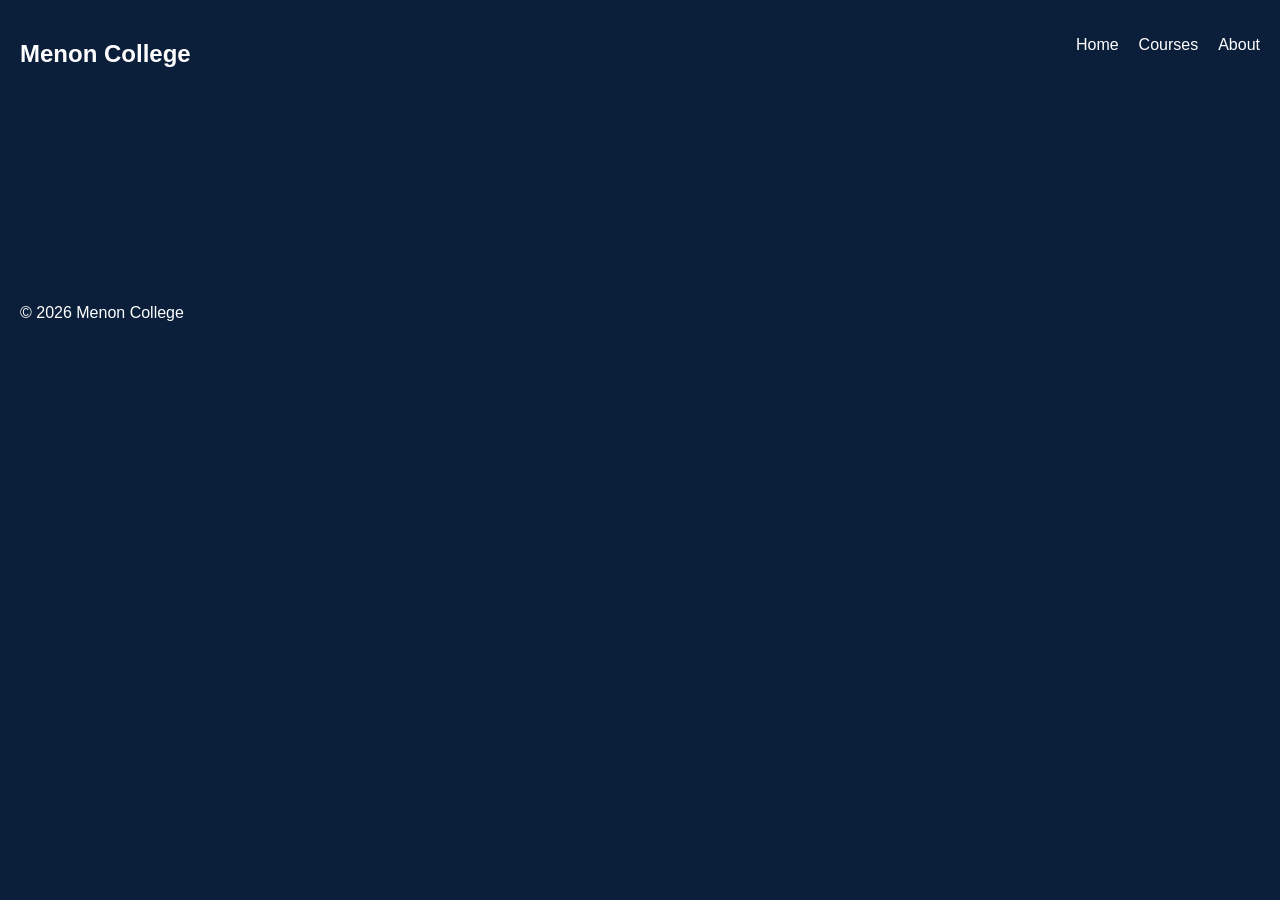
==== index.html @ b10fe627 "second commit" ====
<!DOCTYPE html>
<html lang="en">
<head>
  <meta charset="UTF-8" />
  <meta name="viewport" content="width=device-width, initial-scale=1.0"/>
  <title>Menon College</title>

  <link rel="stylesheet" href="styles/variables.css">
  <link rel="stylesheet" href="styles/global.css">
  <link rel="stylesheet" href="styles/utilities.css">
</head>
<body>

  <div id="app"></div>

  <script type="module" src="js/app.js"></script>
</body>
</html>
---- styles/variables.css ----
:root {
  --primary: #0B1F3A;
  --secondary: #1E3A8A;
  --accent: #FFD700;
  --text: #ffffff;
}
---- styles/global.css ----
body {
  margin: 0;
  font-family: 'Segoe UI', sans-serif;
  background: var(--primary);
  color: var(--text);
}

section {
  padding: 80px 20px;
  text-align: center;
}
---- styles/utilities.css ----
.container {
  max-width: 1200px;
  margin: auto;
}

.btn {
  padding: 10px 20px;
  cursor: pointer;
}
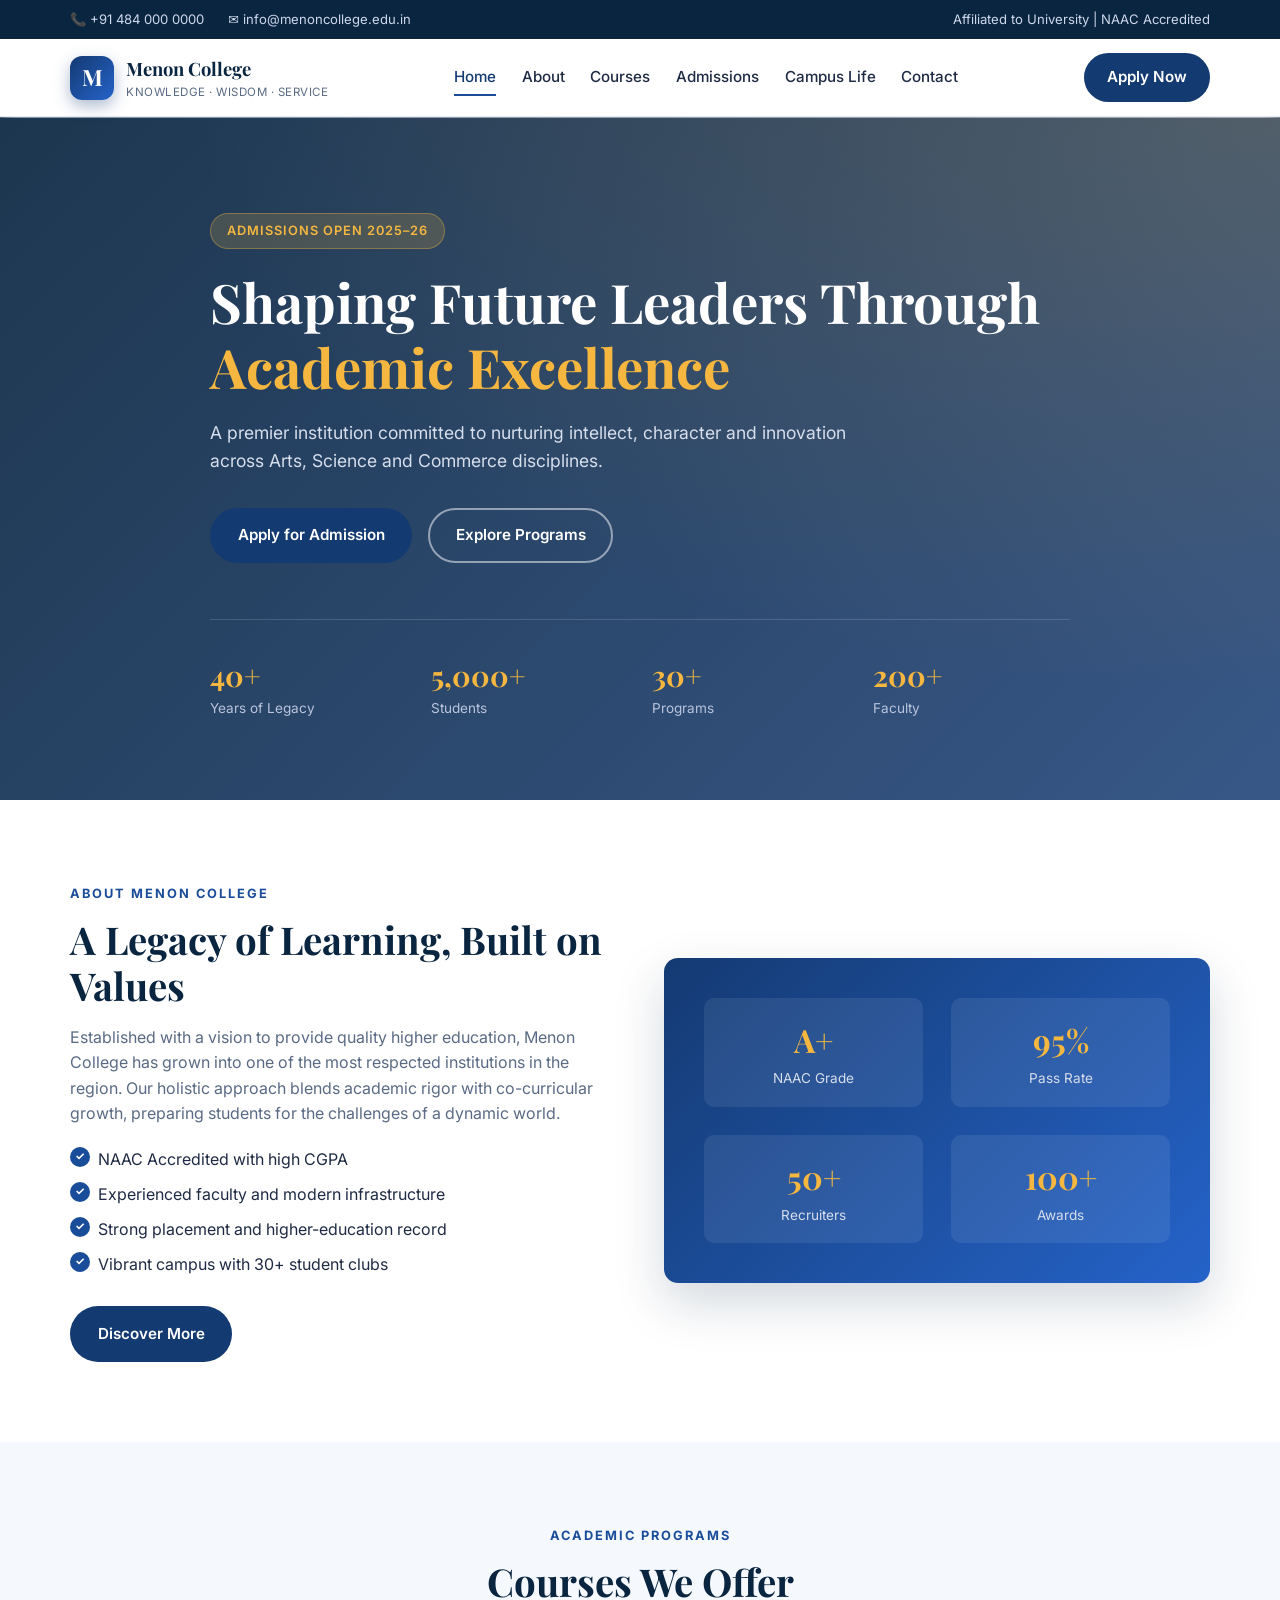
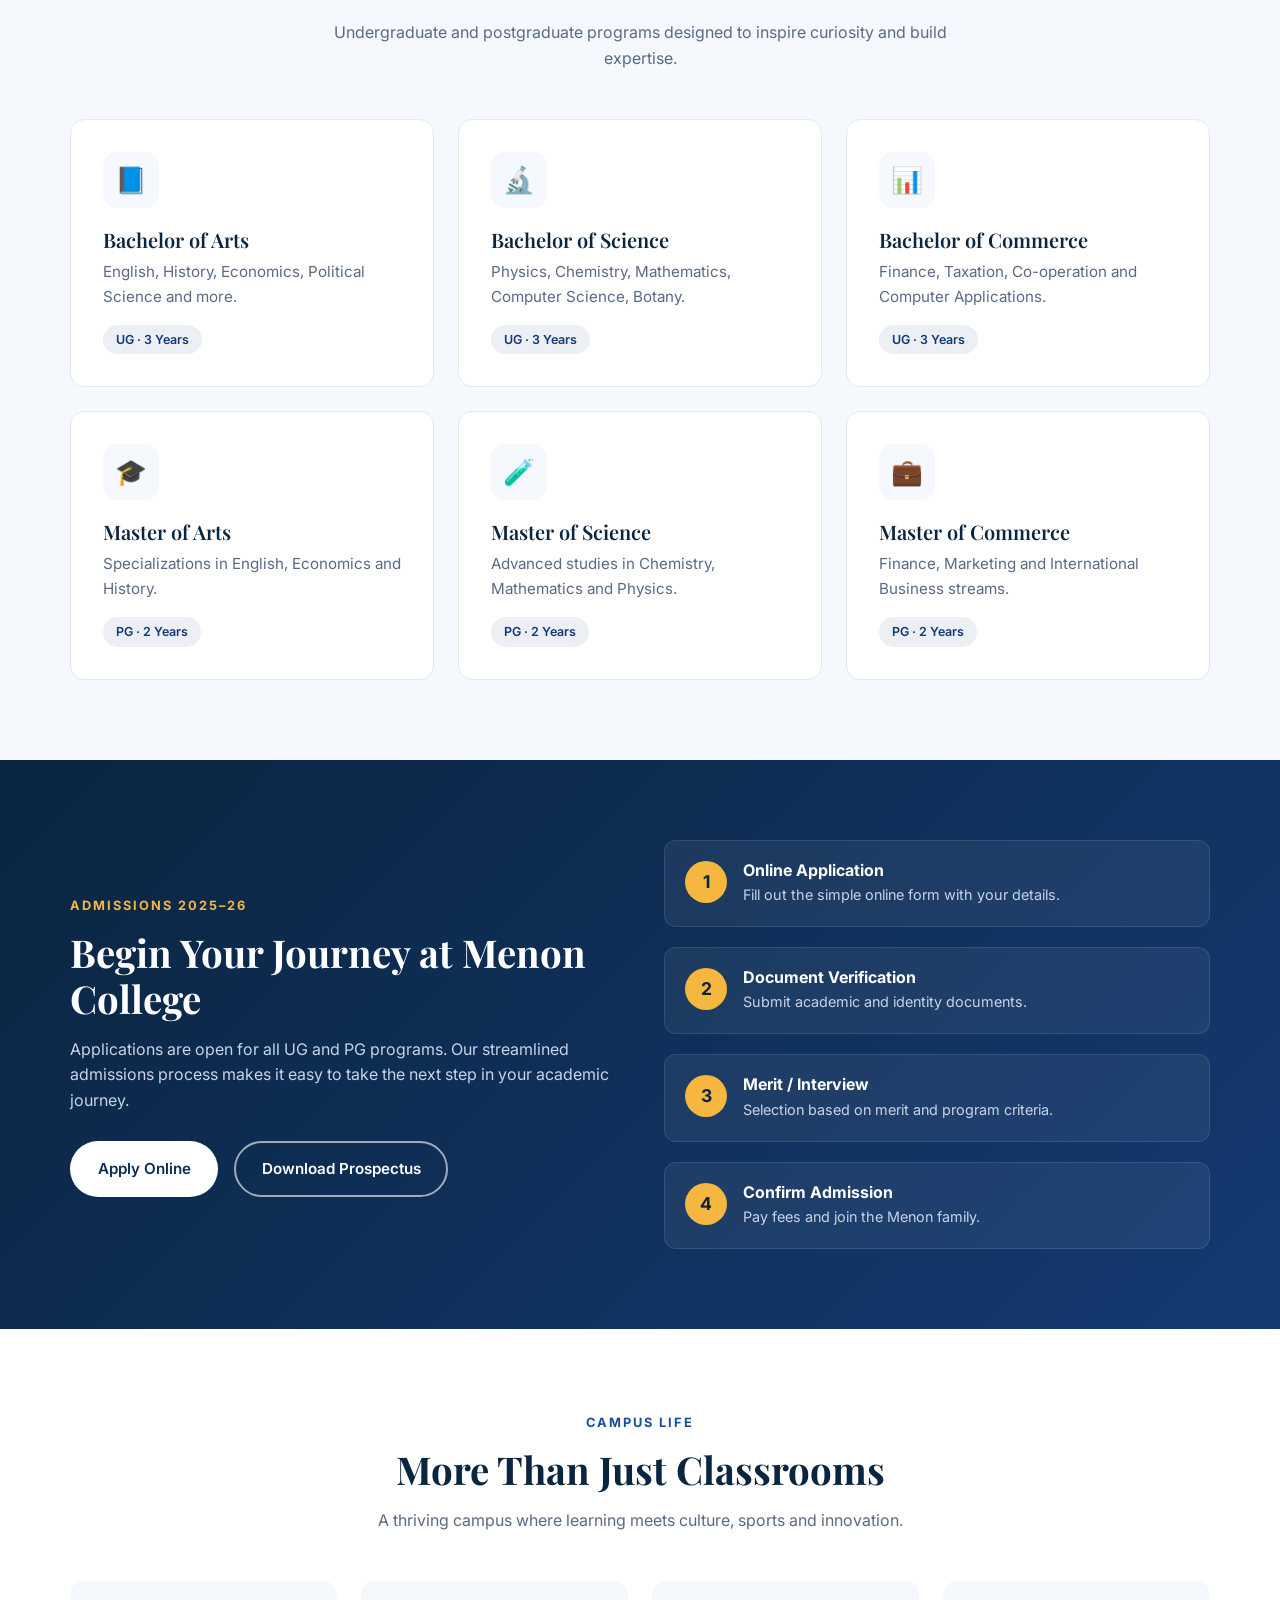
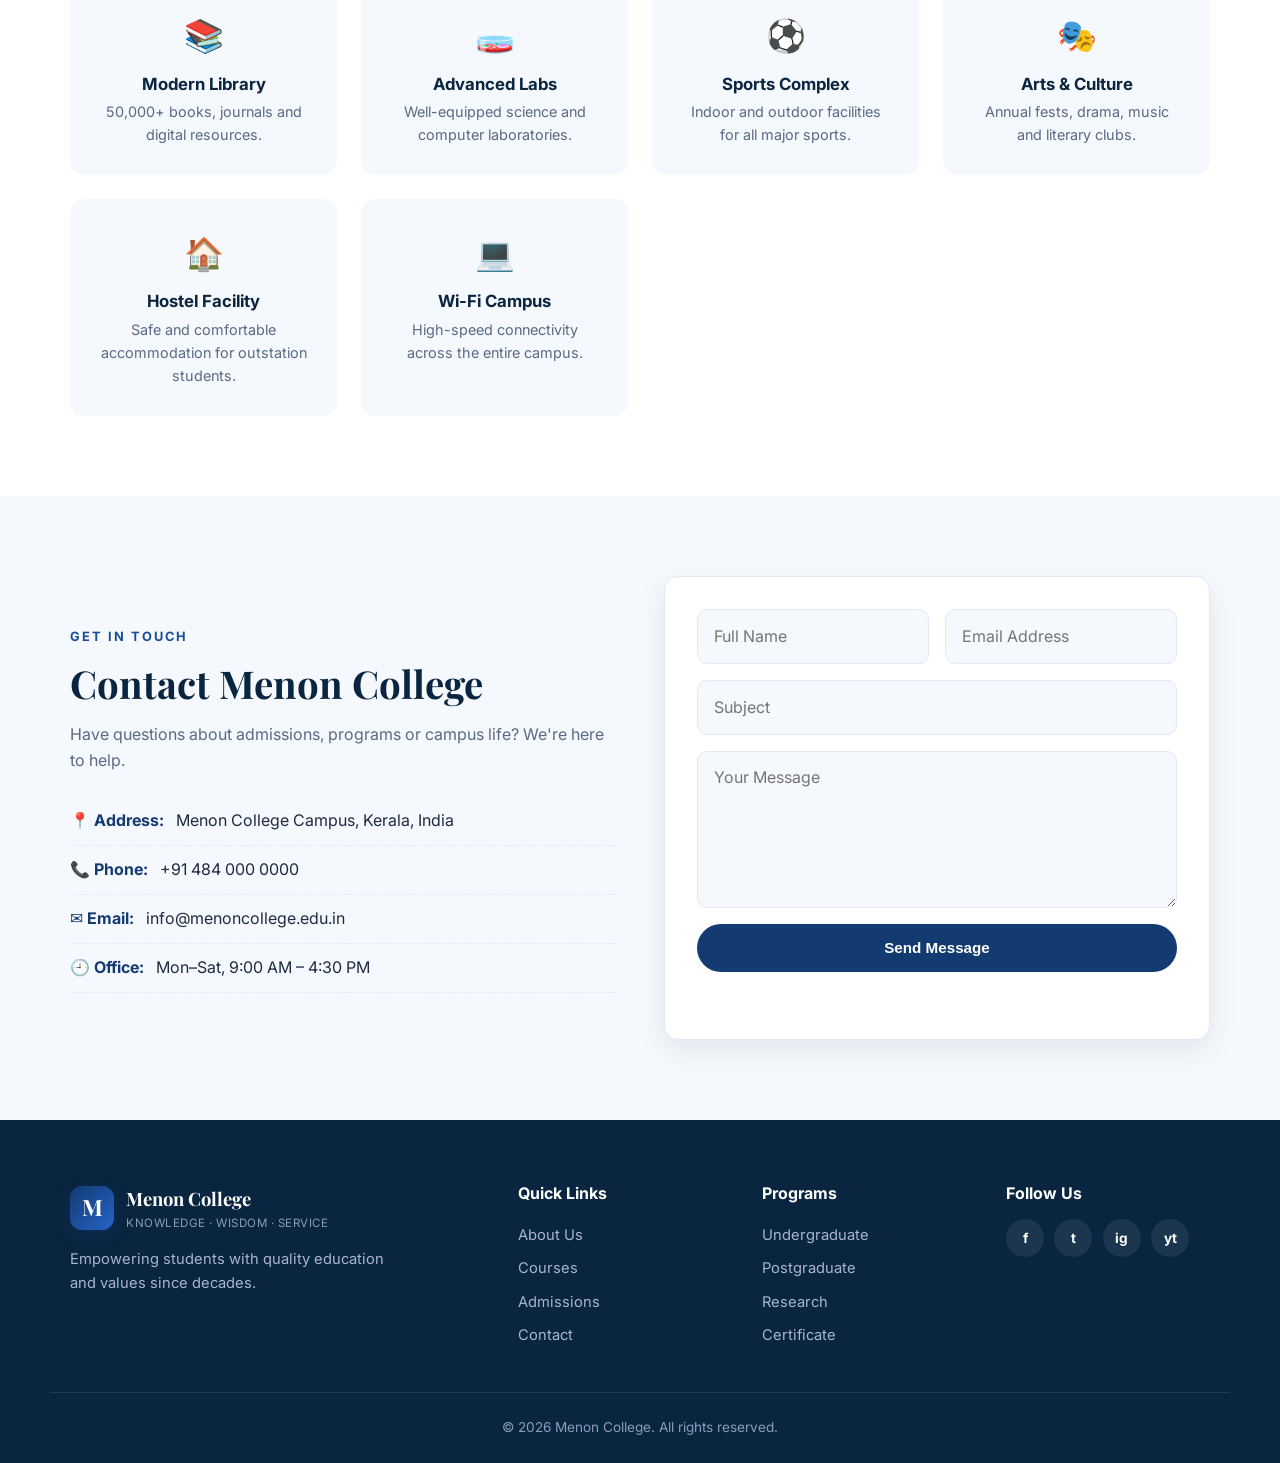
==== commit d3ce8074: "third commit" ====
--- a/index.html
+++ b/index.html
@@ -2,17 +2,254 @@
 <html lang="en">
 <head>
   <meta charset="UTF-8" />
-  <meta name="viewport" content="width=device-width, initial-scale=1.0"/>
-  <title>Menon College</title>
-
-  <link rel="stylesheet" href="styles/variables.css">
-  <link rel="stylesheet" href="styles/global.css">
-  <link rel="stylesheet" href="styles/utilities.css">
+  <meta name="viewport" content="width=device-width, initial-scale=1.0" />
+  <title>Menon College — Excellence in Higher Education</title>
+  <meta name="description" content="Menon College offers undergraduate and postgraduate programs in Arts, Science and Commerce with a legacy of academic excellence." />
+  <link rel="stylesheet" href="styles.css" />
+  <link href="https://fonts.googleapis.com/css2?family=Playfair+Display:wght@600;700&family=Inter:wght@400;500;600;700&display=swap" rel="stylesheet">
 </head>
 <body>
 
-  <div id="app"></div>
-
-  <script type="module" src="js/app.js"></script>
+  <!-- Top bar -->
+  <div class="topbar">
+    <div class="container topbar-inner">
+      <span>📞 +91 484 000 0000</span>
+      <span>✉️ info@menoncollege.edu.in</span>
+      <span class="hide-sm">Affiliated to University | NAAC Accredited</span>
+    </div>
+  </div>
+
+  <!-- Navigation -->
+  <header class="nav">
+    <div class="container nav-inner">
+      <a href="#" class="brand">
+        <div class="brand-mark">M</div>
+        <div>
+          <div class="brand-name">Menon College</div>
+          <div class="brand-tag">Knowledge · Wisdom · Service</div>
+        </div>
+      </a>
+
+      <nav class="menu" id="menu">
+        <a href="#home" class="active">Home</a>
+        <a href="#about">About</a>
+        <a href="#courses">Courses</a>
+        <a href="#admissions">Admissions</a>
+        <a href="#campus">Campus Life</a>
+        <a href="#contact">Contact</a>
+      </nav>
+
+      <a href="#admissions" class="btn btn-primary nav-cta">Apply Now</a>
+      <button class="hamburger" id="hamburger" aria-label="Menu">
+        <span></span><span></span><span></span>
+      </button>
+    </div>
+  </header>
+
+  <!-- Hero -->
+  <section class="hero" id="home">
+    <div class="hero-overlay"></div>
+    <div class="container hero-inner">
+      <span class="eyebrow">Admissions Open 2025–26</span>
+      <h1>Shaping Future Leaders Through<br/><span class="accent">Academic Excellence</span></h1>
+      <p>A premier institution committed to nurturing intellect, character and innovation across Arts, Science and Commerce disciplines.</p>
+      <div class="hero-cta">
+        <a href="#admissions" class="btn btn-primary">Apply for Admission</a>
+        <a href="#courses" class="btn btn-ghost">Explore Programs</a>
+      </div>
+
+      <div class="hero-stats">
+        <div><strong>40+</strong><span>Years of Legacy</span></div>
+        <div><strong>5,000+</strong><span>Students</span></div>
+        <div><strong>30+</strong><span>Programs</span></div>
+        <div><strong>200+</strong><span>Faculty</span></div>
+      </div>
+    </div>
+  </section>
+
+  <!-- About -->
+  <section class="section" id="about">
+    <div class="container grid-2">
+      <div>
+        <span class="kicker">About Menon College</span>
+        <h2>A Legacy of Learning, Built on Values</h2>
+        <p>Established with a vision to provide quality higher education, Menon College has grown into one of the most respected institutions in the region. Our holistic approach blends academic rigor with co-curricular growth, preparing students for the challenges of a dynamic world.</p>
+        <ul class="check">
+          <li>NAAC Accredited with high CGPA</li>
+          <li>Experienced faculty and modern infrastructure</li>
+          <li>Strong placement and higher-education record</li>
+          <li>Vibrant campus with 30+ student clubs</li>
+        </ul>
+        <a href="#courses" class="btn btn-primary">Discover More</a>
+      </div>
+      <div class="about-card">
+        <div class="about-stat"><strong>A+</strong><span>NAAC Grade</span></div>
+        <div class="about-stat"><strong>95%</strong><span>Pass Rate</span></div>
+        <div class="about-stat"><strong>50+</strong><span>Recruiters</span></div>
+        <div class="about-stat"><strong>100+</strong><span>Awards</span></div>
+      </div>
+    </div>
+  </section>
+
+  <!-- Courses -->
+  <section class="section section-alt" id="courses">
+    <div class="container">
+      <div class="section-head">
+        <span class="kicker">Academic Programs</span>
+        <h2>Courses We Offer</h2>
+        <p>Undergraduate and postgraduate programs designed to inspire curiosity and build expertise.</p>
+      </div>
+
+      <div class="course-grid">
+        <article class="course-card">
+          <div class="course-icon">📘</div>
+          <h3>Bachelor of Arts</h3>
+          <p>English, History, Economics, Political Science and more.</p>
+          <span class="course-tag">UG · 3 Years</span>
+        </article>
+        <article class="course-card">
+          <div class="course-icon">🔬</div>
+          <h3>Bachelor of Science</h3>
+          <p>Physics, Chemistry, Mathematics, Computer Science, Botany.</p>
+          <span class="course-tag">UG · 3 Years</span>
+        </article>
+        <article class="course-card">
+          <div class="course-icon">📊</div>
+          <h3>Bachelor of Commerce</h3>
+          <p>Finance, Taxation, Co-operation and Computer Applications.</p>
+          <span class="course-tag">UG · 3 Years</span>
+        </article>
+        <article class="course-card">
+          <div class="course-icon">🎓</div>
+          <h3>Master of Arts</h3>
+          <p>Specializations in English, Economics and History.</p>
+          <span class="course-tag">PG · 2 Years</span>
+        </article>
+        <article class="course-card">
+          <div class="course-icon">🧪</div>
+          <h3>Master of Science</h3>
+          <p>Advanced studies in Chemistry, Mathematics and Physics.</p>
+          <span class="course-tag">PG · 2 Years</span>
+        </article>
+        <article class="course-card">
+          <div class="course-icon">💼</div>
+          <h3>Master of Commerce</h3>
+          <p>Finance, Marketing and International Business streams.</p>
+          <span class="course-tag">PG · 2 Years</span>
+        </article>
+      </div>
+    </div>
+  </section>
+
+  <!-- Admissions -->
+  <section class="section admissions" id="admissions">
+    <div class="container grid-2">
+      <div>
+        <span class="kicker light">Admissions 2025–26</span>
+        <h2 class="white">Begin Your Journey at Menon College</h2>
+        <p class="white-soft">Applications are open for all UG and PG programs. Our streamlined admissions process makes it easy to take the next step in your academic journey.</p>
+        <div class="hero-cta">
+          <a href="#contact" class="btn btn-light">Apply Online</a>
+          <a href="#contact" class="btn btn-outline-light">Download Prospectus</a>
+        </div>
+      </div>
+      <div class="steps">
+        <div class="step"><span>1</span><div><h4>Online Application</h4><p>Fill out the simple online form with your details.</p></div></div>
+        <div class="step"><span>2</span><div><h4>Document Verification</h4><p>Submit academic and identity documents.</p></div></div>
+        <div class="step"><span>3</span><div><h4>Merit / Interview</h4><p>Selection based on merit and program criteria.</p></div></div>
+        <div class="step"><span>4</span><div><h4>Confirm Admission</h4><p>Pay fees and join the Menon family.</p></div></div>
+      </div>
+    </div>
+  </section>
+
+  <!-- Campus -->
+  <section class="section" id="campus">
+    <div class="container">
+      <div class="section-head">
+        <span class="kicker">Campus Life</span>
+        <h2>More Than Just Classrooms</h2>
+        <p>A thriving campus where learning meets culture, sports and innovation.</p>
+      </div>
+      <div class="features">
+        <div class="feature"><div class="f-icon">📚</div><h4>Modern Library</h4><p>50,000+ books, journals and digital resources.</p></div>
+        <div class="feature"><div class="f-icon">🧫</div><h4>Advanced Labs</h4><p>Well-equipped science and computer laboratories.</p></div>
+        <div class="feature"><div class="f-icon">⚽</div><h4>Sports Complex</h4><p>Indoor and outdoor facilities for all major sports.</p></div>
+        <div class="feature"><div class="f-icon">🎭</div><h4>Arts & Culture</h4><p>Annual fests, drama, music and literary clubs.</p></div>
+        <div class="feature"><div class="f-icon">🏠</div><h4>Hostel Facility</h4><p>Safe and comfortable accommodation for outstation students.</p></div>
+        <div class="feature"><div class="f-icon">💻</div><h4>Wi-Fi Campus</h4><p>High-speed connectivity across the entire campus.</p></div>
+      </div>
+    </div>
+  </section>
+
+  <!-- Contact -->
+  <section class="section section-alt" id="contact">
+    <div class="container grid-2">
+      <div>
+        <span class="kicker">Get in Touch</span>
+        <h2>Contact Menon College</h2>
+        <p>Have questions about admissions, programs or campus life? We're here to help.</p>
+        <ul class="contact-list">
+          <li><strong>📍 Address:</strong> Menon College Campus, Kerala, India</li>
+          <li><strong>📞 Phone:</strong> +91 484 000 0000</li>
+          <li><strong>✉️ Email:</strong> info@menoncollege.edu.in</li>
+          <li><strong>🕘 Office:</strong> Mon–Sat, 9:00 AM – 4:30 PM</li>
+        </ul>
+      </div>
+      <form class="contact-form" id="contactForm">
+        <div class="row">
+          <input type="text" placeholder="Full Name" required />
+          <input type="email" placeholder="Email Address" required />
+        </div>
+        <input type="text" placeholder="Subject" required />
+        <textarea rows="5" placeholder="Your Message" required></textarea>
+        <button type="submit" class="btn btn-primary">Send Message</button>
+        <p class="form-msg" id="formMsg"></p>
+      </form>
+    </div>
+  </section>
+
+  <!-- Footer -->
+  <footer class="footer">
+    <div class="container footer-grid">
+      <div>
+        <div class="brand footer-brand">
+          <div class="brand-mark">M</div>
+          <div>
+            <div class="brand-name">Menon College</div>
+            <div class="brand-tag">Knowledge · Wisdom · Service</div>
+          </div>
+        </div>
+        <p class="footer-about">Empowering students with quality education and values since decades.</p>
+      </div>
+      <div>
+        <h5>Quick Links</h5>
+        <a href="#about">About Us</a>
+        <a href="#courses">Courses</a>
+        <a href="#admissions">Admissions</a>
+        <a href="#contact">Contact</a>
+      </div>
+      <div>
+        <h5>Programs</h5>
+        <a href="#courses">Undergraduate</a>
+        <a href="#courses">Postgraduate</a>
+        <a href="#courses">Research</a>
+        <a href="#courses">Certificate</a>
+      </div>
+      <div>
+        <h5>Follow Us</h5>
+        <div class="socials">
+          <a href="#" aria-label="Facebook">f</a>
+          <a href="#" aria-label="Twitter">t</a>
+          <a href="#" aria-label="Instagram">ig</a>
+          <a href="#" aria-label="YouTube">yt</a>
+        </div>
+      </div>
+    </div>
+    <div class="footer-bottom container">
+      © <span id="year"></span> Menon College. All rights reserved.
+    </div>
+  </footer>
+
+  <script src="script.js"></script>
 </body>
-</html>+</html>
--- a/styles.css
+++ b/styles.css
@@ -0,0 +1,312 @@
+/* ---------- Design tokens ---------- */
+:root {
+  --blue-900: #0a2540;
+  --blue-800: #0d2e57;
+  --blue-700: #143a72;
+  --blue-600: #1a4d99;
+  --blue-500: #2563c9;
+  --blue-400: #3b82f6;
+  --gold:     #f5b740;
+  --gold-soft:#fde9b9;
+  --bg:       #ffffff;
+  --bg-alt:   #f5f8fc;
+  --text:     #1f2a44;
+  --muted:    #5a6a85;
+  --border:   #e3e9f2;
+  --shadow:   0 10px 30px rgba(10,37,64,0.08);
+  --shadow-lg:0 20px 50px rgba(10,37,64,0.18);
+  --radius:   14px;
+  --max:      1180px;
+}
+
+* { box-sizing: border-box; margin: 0; padding: 0; }
+html { scroll-behavior: smooth; }
+body {
+  font-family: 'Inter', system-ui, -apple-system, sans-serif;
+  color: var(--text);
+  background: var(--bg);
+  line-height: 1.6;
+  -webkit-font-smoothing: antialiased;
+}
+
+h1, h2, h3, h4, h5 { font-family: 'Playfair Display', Georgia, serif; line-height: 1.2; color: var(--blue-900); }
+h1 { font-size: clamp(2rem, 4.5vw, 3.4rem); font-weight: 700; }
+h2 { font-size: clamp(1.6rem, 3vw, 2.4rem); font-weight: 700; margin-bottom: 1rem; }
+h3 { font-size: 1.25rem; font-weight: 600; }
+p  { color: var(--muted); }
+
+a { color: inherit; text-decoration: none; }
+img { max-width: 100%; display: block; }
+
+.container { max-width: var(--max); margin: 0 auto; padding: 0 1.25rem; }
+
+/* ---------- Buttons ---------- */
+.btn {
+  display: inline-flex; align-items: center; justify-content: center;
+  padding: 0.85rem 1.6rem; border-radius: 999px;
+  font-weight: 600; font-size: 0.95rem; cursor: pointer;
+  border: 2px solid transparent; transition: all .25s ease;
+  white-space: nowrap;
+}
+.btn-primary { background: var(--blue-700); color: #fff; }
+.btn-primary:hover { background: var(--blue-900); transform: translateY(-2px); box-shadow: var(--shadow); }
+.btn-ghost { background: transparent; color: #fff; border-color: rgba(255,255,255,0.5); }
+.btn-ghost:hover { background: rgba(255,255,255,0.12); border-color: #fff; }
+.btn-light { background: #fff; color: var(--blue-800); }
+.btn-light:hover { background: var(--gold); color: var(--blue-900); }
+.btn-outline-light { background: transparent; color: #fff; border-color: rgba(255,255,255,0.6); }
+.btn-outline-light:hover { background: rgba(255,255,255,0.12); }
+
+/* ---------- Topbar ---------- */
+.topbar { background: var(--blue-900); color: #cfd9ec; font-size: 0.82rem; }
+.topbar-inner { display: flex; gap: 1.5rem; padding: 0.55rem 1.25rem; flex-wrap: wrap; }
+.topbar-inner span:last-child { margin-left: auto; }
+.hide-sm { display: inline; }
+
+/* ---------- Navigation ---------- */
+.nav {
+  position: sticky; top: 0; z-index: 50;
+  background: rgba(255,255,255,0.96);
+  backdrop-filter: blur(10px);
+  border-bottom: 1px solid var(--border);
+}
+.nav-inner { display: flex; align-items: center; justify-content: space-between; padding: 0.9rem 1.25rem; gap: 1rem; }
+.brand { display: flex; align-items: center; gap: 0.75rem; }
+.brand-mark {
+  width: 44px; height: 44px; border-radius: 12px;
+  background: linear-gradient(135deg, var(--blue-700), var(--blue-500));
+  color: #fff; font-family: 'Playfair Display', serif; font-size: 1.4rem; font-weight: 700;
+  display: grid; place-items: center;
+  box-shadow: 0 6px 16px rgba(20,58,114,0.35);
+}
+.brand-name { font-family: 'Playfair Display', serif; font-weight: 700; color: var(--blue-900); font-size: 1.15rem; }
+.brand-tag { font-size: 0.72rem; color: var(--muted); letter-spacing: 0.5px; text-transform: uppercase; }
+
+.menu { display: flex; gap: 1.6rem; }
+.menu a { color: var(--text); font-weight: 500; font-size: 0.95rem; position: relative; padding: 0.4rem 0; }
+.menu a::after {
+  content: ''; position: absolute; left: 0; bottom: 0;
+  width: 0; height: 2px; background: var(--blue-600); transition: width .25s ease;
+}
+.menu a:hover::after, .menu a.active::after { width: 100%; }
+.menu a.active { color: var(--blue-700); }
+
+.nav-cta { padding: 0.65rem 1.3rem; }
+
+.hamburger { display: none; flex-direction: column; gap: 5px; background: none; border: none; cursor: pointer; padding: 8px; }
+.hamburger span { width: 24px; height: 2px; background: var(--blue-900); border-radius: 2px; transition: .3s; }
+.hamburger.open span:nth-child(1) { transform: translateY(7px) rotate(45deg); }
+.hamburger.open span:nth-child(2) { opacity: 0; }
+.hamburger.open span:nth-child(3) { transform: translateY(-7px) rotate(-45deg); }
+
+/* ---------- Hero ---------- */
+.hero {
+  position: relative; color: #fff;
+  background:
+    linear-gradient(135deg, rgba(10,37,64,0.92), rgba(20,58,114,0.85)),
+    url('https://images.unsplash.com/photo-1562774053-701939374585?auto=format&fit=crop&w=1600&q=80') center/cover no-repeat;
+  padding: 6rem 0 5rem;
+  overflow: hidden;
+}
+.hero-overlay {
+  position: absolute; inset: 0;
+  background: radial-gradient(ellipse at top right, rgba(245,183,64,0.18), transparent 60%);
+  pointer-events: none;
+}
+.hero-inner { position: relative; max-width: 900px; }
+.eyebrow {
+  display: inline-block;
+  background: rgba(245,183,64,0.18); color: var(--gold);
+  padding: 0.4rem 1rem; border-radius: 999px;
+  font-size: 0.8rem; font-weight: 600; letter-spacing: 1px; text-transform: uppercase;
+  margin-bottom: 1.25rem; border: 1px solid rgba(245,183,64,0.35);
+}
+.hero h1 { color: #fff; margin-bottom: 1.25rem; }
+.hero h1 .accent { color: var(--gold); }
+.hero p { color: #d6deec; font-size: 1.1rem; max-width: 640px; margin-bottom: 2rem; }
+.hero-cta { display: flex; gap: 1rem; flex-wrap: wrap; }
+.hero-stats {
+  display: grid; grid-template-columns: repeat(4, 1fr);
+  gap: 1.5rem; margin-top: 3.5rem; padding-top: 2rem;
+  border-top: 1px solid rgba(255,255,255,0.15);
+}
+.hero-stats div { display: flex; flex-direction: column; }
+.hero-stats strong { font-size: 1.8rem; color: var(--gold); font-family: 'Playfair Display', serif; }
+.hero-stats span { font-size: 0.85rem; color: #b9c4dd; }
+
+/* ---------- Sections ---------- */
+.section { padding: 5rem 0; }
+.section-alt { background: var(--bg-alt); }
+.section-head { text-align: center; max-width: 680px; margin: 0 auto 3rem; }
+.kicker {
+  display: inline-block;
+  color: var(--blue-600); font-size: 0.8rem; font-weight: 700;
+  letter-spacing: 2px; text-transform: uppercase; margin-bottom: 0.75rem;
+}
+.kicker.light { color: var(--gold); }
+
+.grid-2 {
+  display: grid; grid-template-columns: 1fr 1fr;
+  gap: 3rem; align-items: center;
+}
+
+/* ---------- About ---------- */
+.check { list-style: none; margin: 1.25rem 0 1.75rem; }
+.check li {
+  position: relative; padding-left: 1.75rem; margin-bottom: 0.6rem; color: var(--text);
+}
+.check li::before {
+  content: '✓'; position: absolute; left: 0; top: 0;
+  width: 20px; height: 20px; border-radius: 50%;
+  background: var(--blue-600); color: #fff;
+  display: grid; place-items: center; font-size: 0.7rem; font-weight: 700;
+}
+.about-card {
+  background: linear-gradient(135deg, var(--blue-700), var(--blue-500));
+  border-radius: var(--radius); padding: 2.5rem;
+  display: grid; grid-template-columns: 1fr 1fr; gap: 1.75rem;
+  color: #fff; box-shadow: var(--shadow-lg);
+}
+.about-stat { text-align: center; padding: 1rem; background: rgba(255,255,255,0.08); border-radius: 10px; }
+.about-stat strong { font-family: 'Playfair Display', serif; font-size: 2rem; color: var(--gold); display: block; }
+.about-stat span { font-size: 0.85rem; color: #d6deec; }
+
+/* ---------- Courses ---------- */
+.course-grid {
+  display: grid; grid-template-columns: repeat(auto-fit, minmax(280px, 1fr));
+  gap: 1.5rem;
+}
+.course-card {
+  background: #fff; border-radius: var(--radius);
+  padding: 2rem; border: 1px solid var(--border);
+  transition: all .3s ease; position: relative; overflow: hidden;
+}
+.course-card::before {
+  content: ''; position: absolute; top: 0; left: 0; right: 0; height: 4px;
+  background: linear-gradient(90deg, var(--blue-600), var(--gold));
+  transform: scaleX(0); transform-origin: left; transition: transform .3s ease;
+}
+.course-card:hover { transform: translateY(-6px); box-shadow: var(--shadow-lg); border-color: transparent; }
+.course-card:hover::before { transform: scaleX(1); }
+.course-icon {
+  width: 56px; height: 56px; border-radius: 14px;
+  background: var(--bg-alt); display: grid; place-items: center;
+  font-size: 1.6rem; margin-bottom: 1.25rem;
+}
+.course-card h3 { margin-bottom: 0.5rem; }
+.course-card p { font-size: 0.95rem; margin-bottom: 1rem; }
+.course-tag {
+  display: inline-block; background: rgba(20,58,114,0.08);
+  color: var(--blue-700); padding: 0.3rem 0.8rem; border-radius: 999px;
+  font-size: 0.78rem; font-weight: 600;
+}
+
+/* ---------- Admissions ---------- */
+.admissions {
+  background: linear-gradient(135deg, var(--blue-900), var(--blue-700));
+  color: #fff;
+}
+.admissions h2.white { color: #fff; }
+.admissions p.white-soft { color: #c9d3e8; margin-bottom: 1.75rem; }
+.steps { display: flex; flex-direction: column; gap: 1.25rem; }
+.step {
+  display: flex; gap: 1rem; padding: 1.25rem;
+  background: rgba(255,255,255,0.06); border-radius: 12px;
+  border: 1px solid rgba(255,255,255,0.1);
+  transition: all .25s ease;
+}
+.step:hover { background: rgba(255,255,255,0.1); transform: translateX(4px); }
+.step span {
+  flex-shrink: 0; width: 42px; height: 42px; border-radius: 50%;
+  background: var(--gold); color: var(--blue-900);
+  display: grid; place-items: center; font-weight: 700; font-size: 1.1rem;
+}
+.step h4 { color: #fff; font-family: 'Inter', sans-serif; font-size: 1rem; margin-bottom: 0.2rem; }
+.step p { color: #c9d3e8; font-size: 0.9rem; }
+
+/* ---------- Features ---------- */
+.features {
+  display: grid; grid-template-columns: repeat(auto-fit, minmax(220px, 1fr));
+  gap: 1.5rem;
+}
+.feature {
+  background: var(--bg-alt); border-radius: var(--radius);
+  padding: 1.75rem; text-align: center; transition: all .3s ease;
+  border: 1px solid transparent;
+}
+.feature:hover { background: #fff; border-color: var(--border); box-shadow: var(--shadow); transform: translateY(-4px); }
+.f-icon { font-size: 2rem; margin-bottom: 0.75rem; }
+.feature h4 { font-family: 'Inter', sans-serif; font-size: 1.05rem; color: var(--blue-900); margin-bottom: 0.4rem; }
+.feature p { font-size: 0.9rem; }
+
+/* ---------- Contact ---------- */
+.contact-list { list-style: none; margin-top: 1.5rem; }
+.contact-list li { padding: 0.7rem 0; border-bottom: 1px dashed var(--border); color: var(--text); }
+.contact-list li strong { color: var(--blue-700); margin-right: 0.5rem; }
+.contact-form {
+  background: #fff; border-radius: var(--radius);
+  padding: 2rem; box-shadow: var(--shadow); border: 1px solid var(--border);
+  display: flex; flex-direction: column; gap: 1rem;
+}
+.contact-form .row { display: grid; grid-template-columns: 1fr 1fr; gap: 1rem; }
+.contact-form input, .contact-form textarea {
+  width: 100%; padding: 0.85rem 1rem; border: 1px solid var(--border);
+  border-radius: 10px; font: inherit; color: var(--text);
+  transition: border-color .2s ease, box-shadow .2s ease;
+  background: var(--bg-alt);
+}
+.contact-form input:focus, .contact-form textarea:focus {
+  outline: none; border-color: var(--blue-500);
+  box-shadow: 0 0 0 4px rgba(37,99,201,0.12); background: #fff;
+}
+.form-msg { font-size: 0.9rem; color: #2e8b57; min-height: 1.2rem; }
+
+/* ---------- Footer ---------- */
+.footer { background: var(--blue-900); color: #c9d3e8; padding: 4rem 0 1.5rem; }
+.footer-grid {
+  display: grid; grid-template-columns: 2fr 1fr 1fr 1fr;
+  gap: 2.5rem; padding-bottom: 2.5rem; border-bottom: 1px solid rgba(255,255,255,0.1);
+}
+.footer-brand .brand-tag { color: #8a9bbd; }
+.footer-brand .brand-name { color: #fff; }
+.footer-about { margin-top: 1rem; font-size: 0.92rem; color: #a8b5d1; max-width: 320px; }
+.footer h5 { color: #fff; font-family: 'Inter', sans-serif; font-size: 1rem; margin-bottom: 1rem; }
+.footer a { display: block; padding: 0.3rem 0; color: #a8b5d1; font-size: 0.92rem; transition: color .2s; }
+.footer a:hover { color: var(--gold); }
+.socials { display: flex; gap: 0.65rem; }
+.socials a {
+  width: 38px; height: 38px; border-radius: 50%;
+  background: rgba(255,255,255,0.08); display: grid; place-items: center;
+  font-weight: 700; font-size: 0.85rem; color: #fff; padding: 0;
+}
+.socials a:hover { background: var(--gold); color: var(--blue-900); }
+.footer-bottom { padding-top: 1.5rem; text-align: center; font-size: 0.85rem; color: #8a9bbd; }
+
+/* ---------- Responsive ---------- */
+@media (max-width: 900px) {
+  .grid-2 { grid-template-columns: 1fr; gap: 2rem; }
+  .hero-stats { grid-template-columns: repeat(2, 1fr); }
+  .footer-grid { grid-template-columns: 1fr 1fr; }
+  .hide-sm { display: none; }
+}
+@media (max-width: 720px) {
+  .menu {
+    position: absolute; top: 100%; left: 0; right: 0;
+    flex-direction: column; gap: 0; background: #fff;
+    border-bottom: 1px solid var(--border);
+    max-height: 0; overflow: hidden; transition: max-height .3s ease;
+  }
+  .menu.open { max-height: 400px; }
+  .menu a { padding: 1rem 1.5rem; border-bottom: 1px solid var(--border); }
+  .menu a::after { display: none; }
+  .hamburger { display: flex; }
+  .nav-cta { display: none; }
+  .hero { padding: 4rem 0 3.5rem; }
+  .contact-form .row { grid-template-columns: 1fr; }
+  .footer-grid { grid-template-columns: 1fr; gap: 2rem; }
+  .about-card { grid-template-columns: 1fr 1fr; padding: 1.5rem; }
+}
+@media (max-width: 480px) {
+  .hero-stats { grid-template-columns: repeat(2, 1fr); gap: 1rem; }
+  .section { padding: 3.5rem 0; }
+}
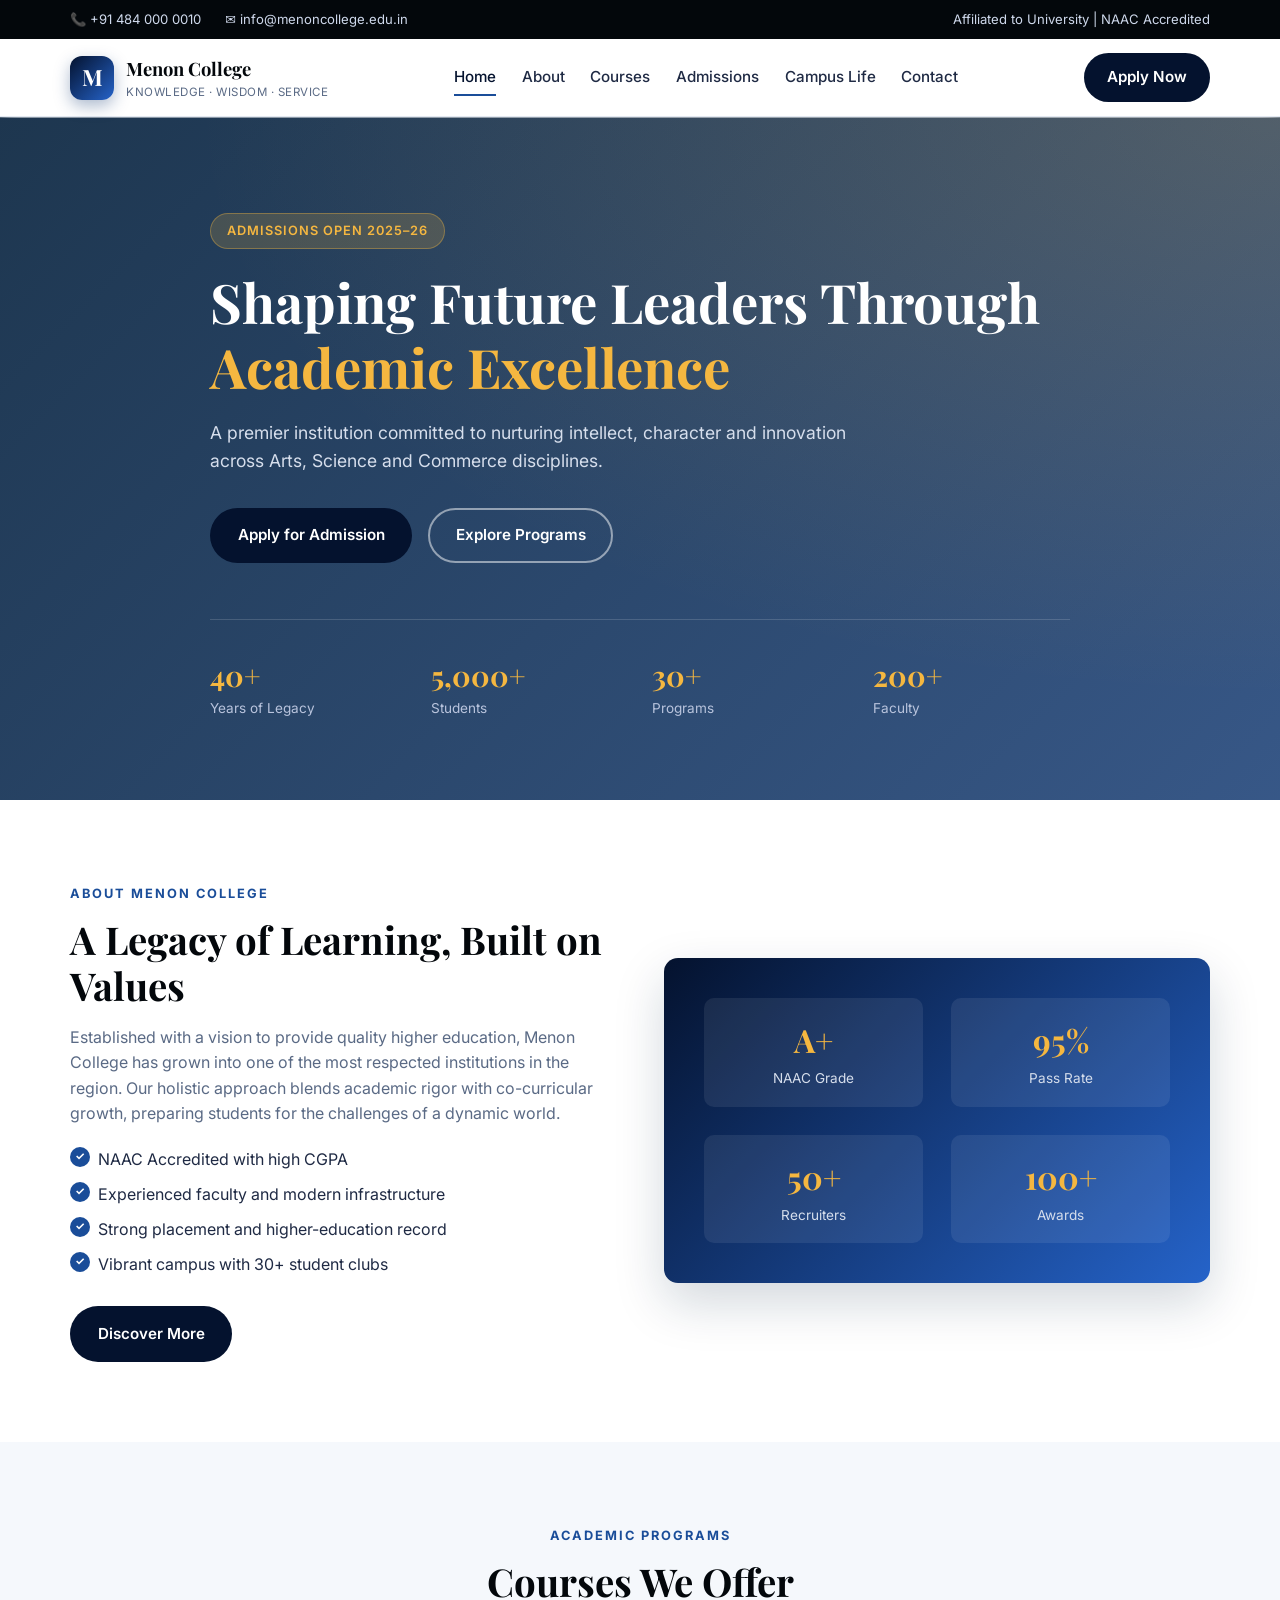
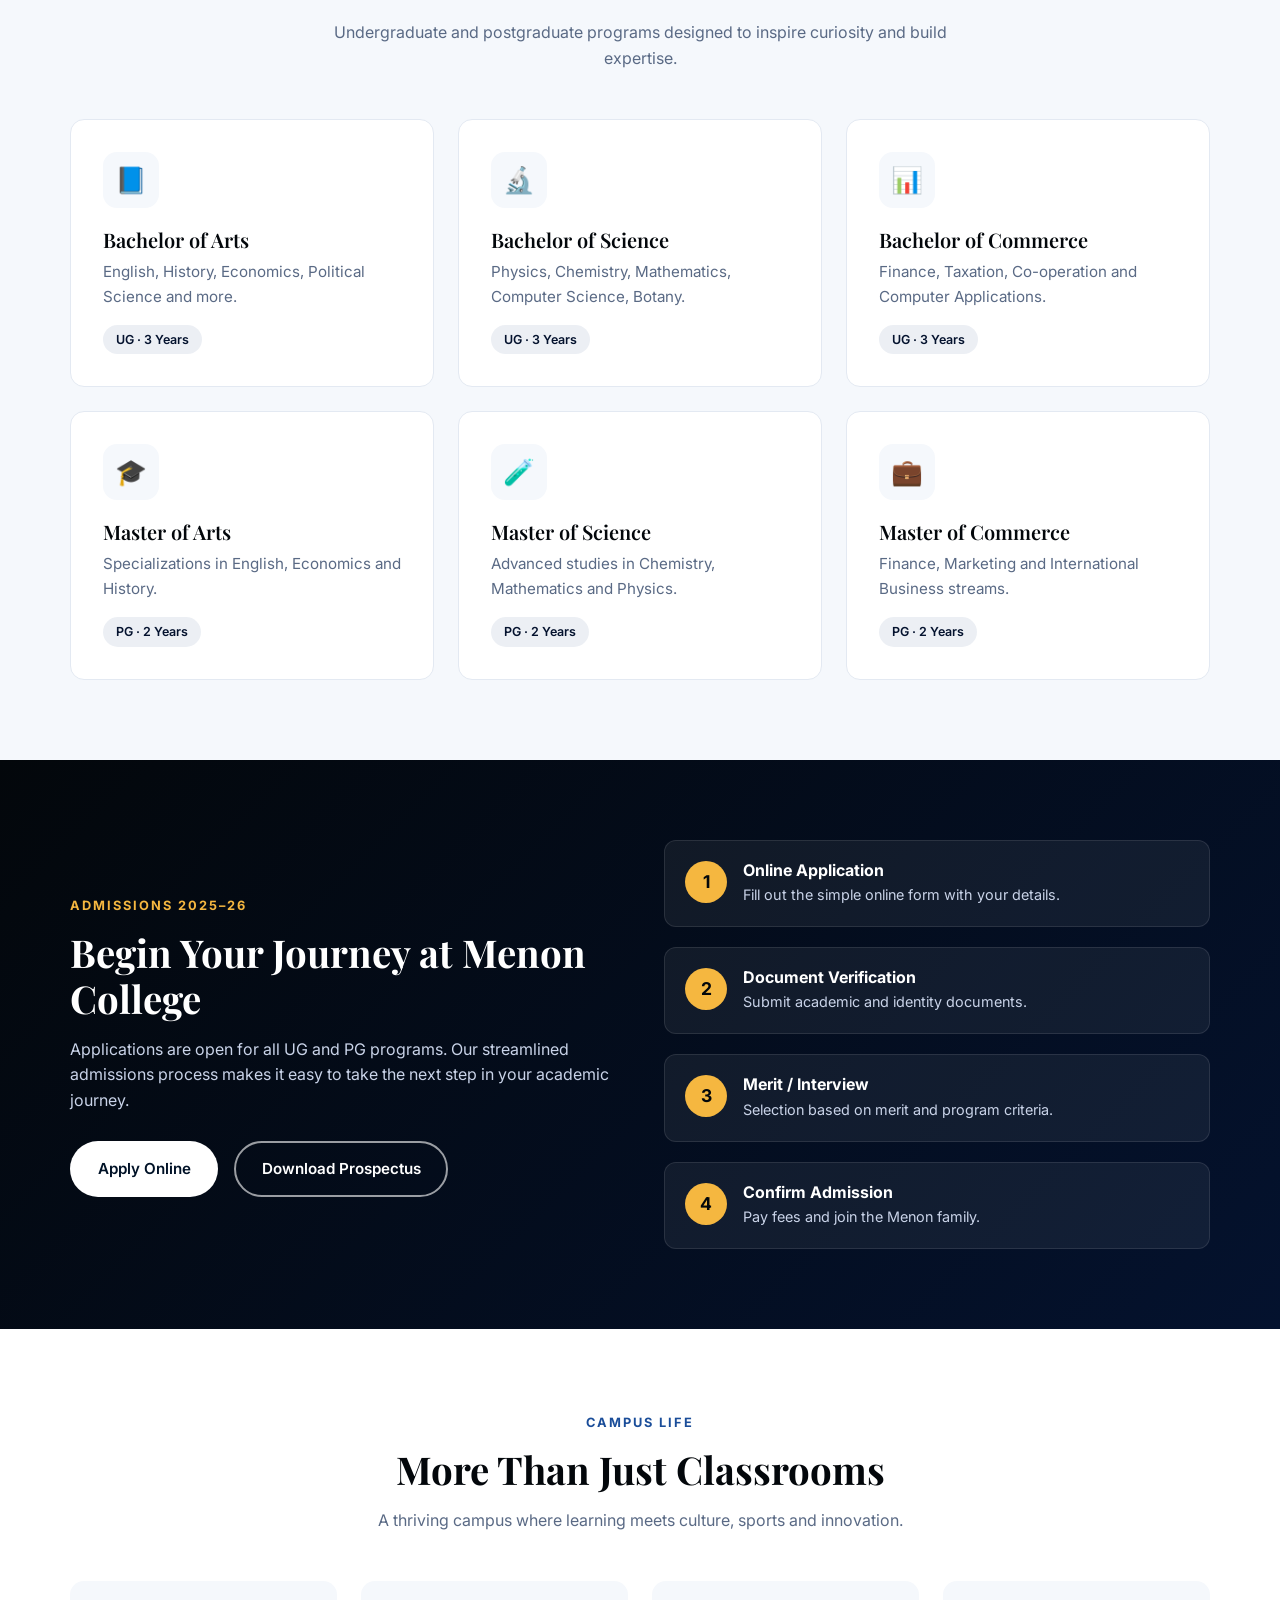
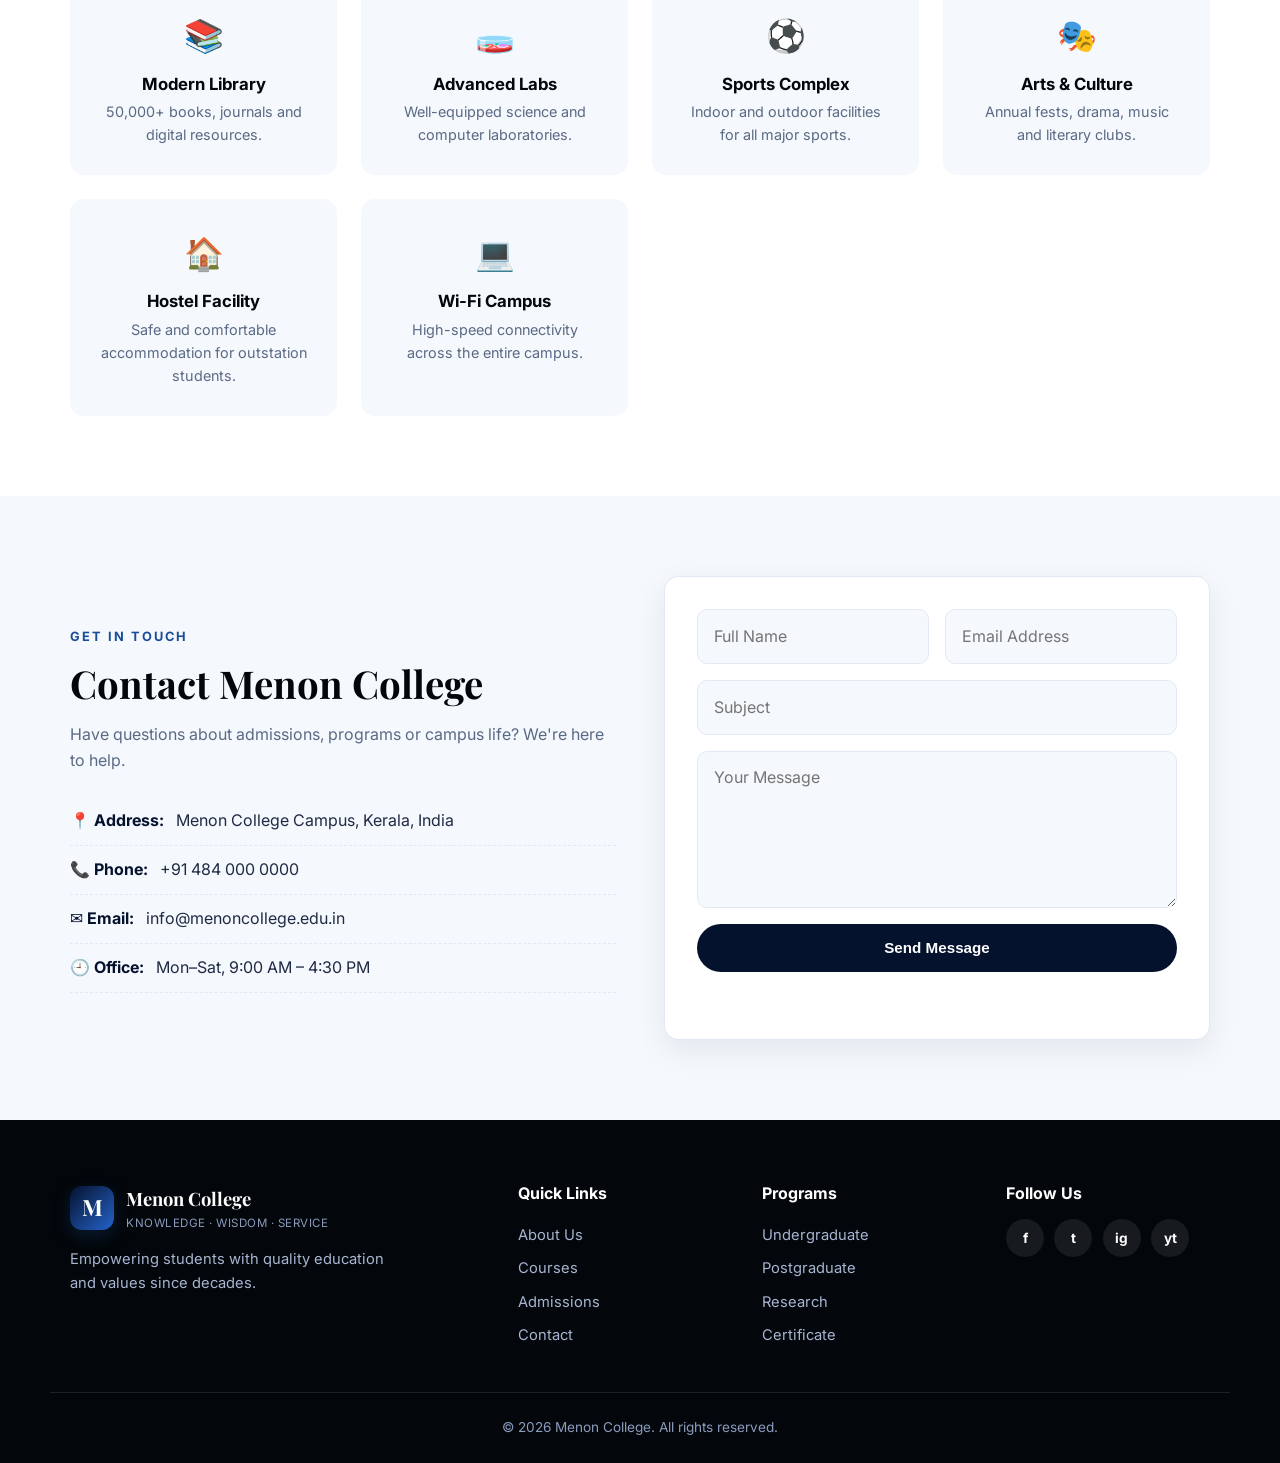
==== commit 8589bf0b: "test" ====
--- a/index.html
+++ b/index.html
@@ -13,7 +13,7 @@
   <!-- Top bar -->
   <div class="topbar">
     <div class="container topbar-inner">
-      <span>📞 +91 484 000 0000</span>
+      <span>📞 +91 484 000 0010</span>
       <span>✉️ info@menoncollege.edu.in</span>
       <span class="hide-sm">Affiliated to University | NAAC Accredited</span>
     </div>
--- a/styles.css
+++ b/styles.css
@@ -1,8 +1,8 @@
 /* ---------- Design tokens ---------- */
 :root {
-  --blue-900: #0a2540;
-  --blue-800: #0d2e57;
-  --blue-700: #143a72;
+  --blue-900: #03070b;
+  --blue-800: #001227;
+  --blue-700: #04122e;
   --blue-600: #1a4d99;
   --blue-500: #2563c9;
   --blue-400: #3b82f6;
@@ -310,3 +310,44 @@
   .hero-stats { grid-template-columns: repeat(2, 1fr); gap: 1rem; }
   .section { padding: 3.5rem 0; }
 }
+
+/* NAV SCROLL EFFECT */
+.nav-scrolled {
+  box-shadow: 0 10px 30px rgba(10,37,64,0.12);
+  backdrop-filter: blur(14px);
+}
+
+/* SCROLL REVEAL */
+.reveal-init {
+  opacity: 0;
+  transform: translateY(40px);
+  transition: all 0.7s cubic-bezier(.2,.65,.3,1);
+}
+
+.reveal {
+  opacity: 1;
+  transform: translateY(0);
+}
+
+/* RIPPLE EFFECT */
+.btn {
+  position: relative;
+  overflow: hidden;
+}
+
+.ripple {
+  position: absolute;
+  width: 20px;
+  height: 20px;
+  background: rgba(255,255,255,0.5);
+  border-radius: 50%;
+  transform: scale(0);
+  animation: rippleAnim 0.6s linear;
+}
+
+@keyframes rippleAnim {
+  to {
+    transform: scale(15);
+    opacity: 0;
+  }
+}
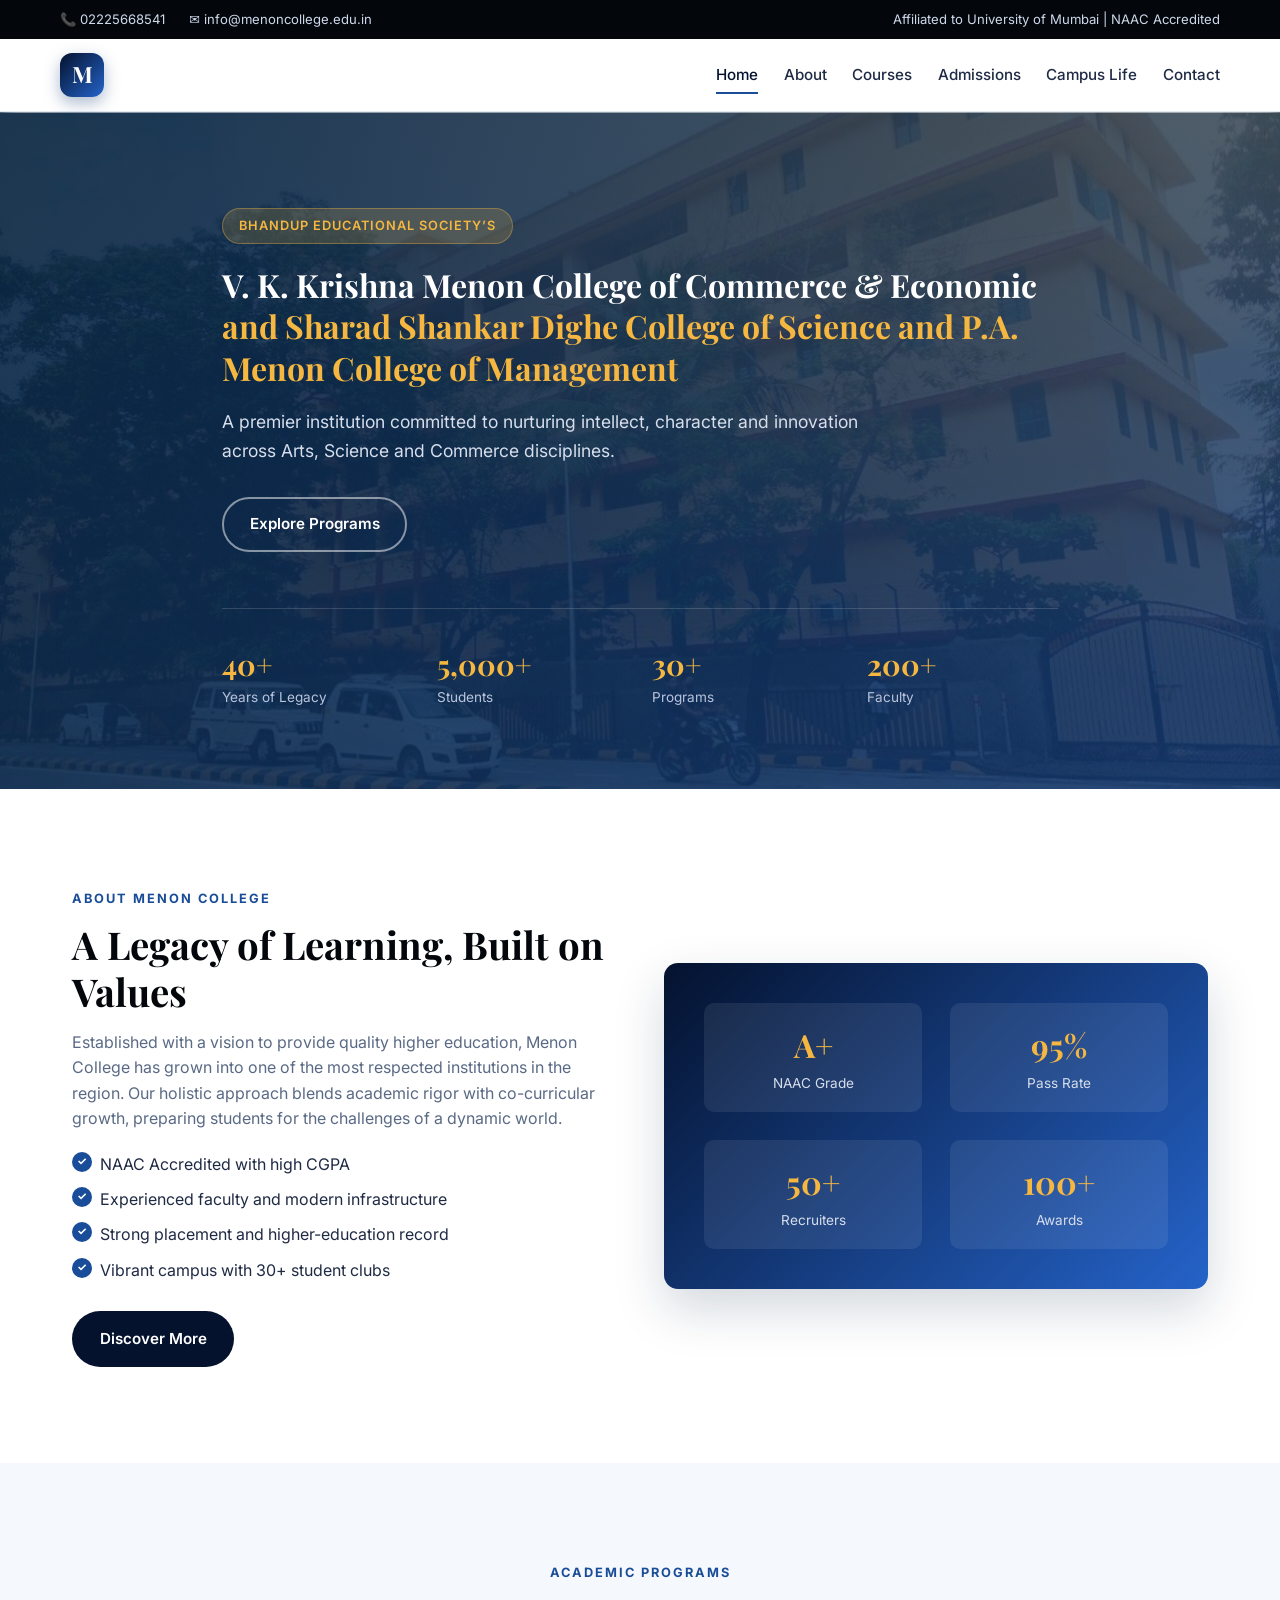
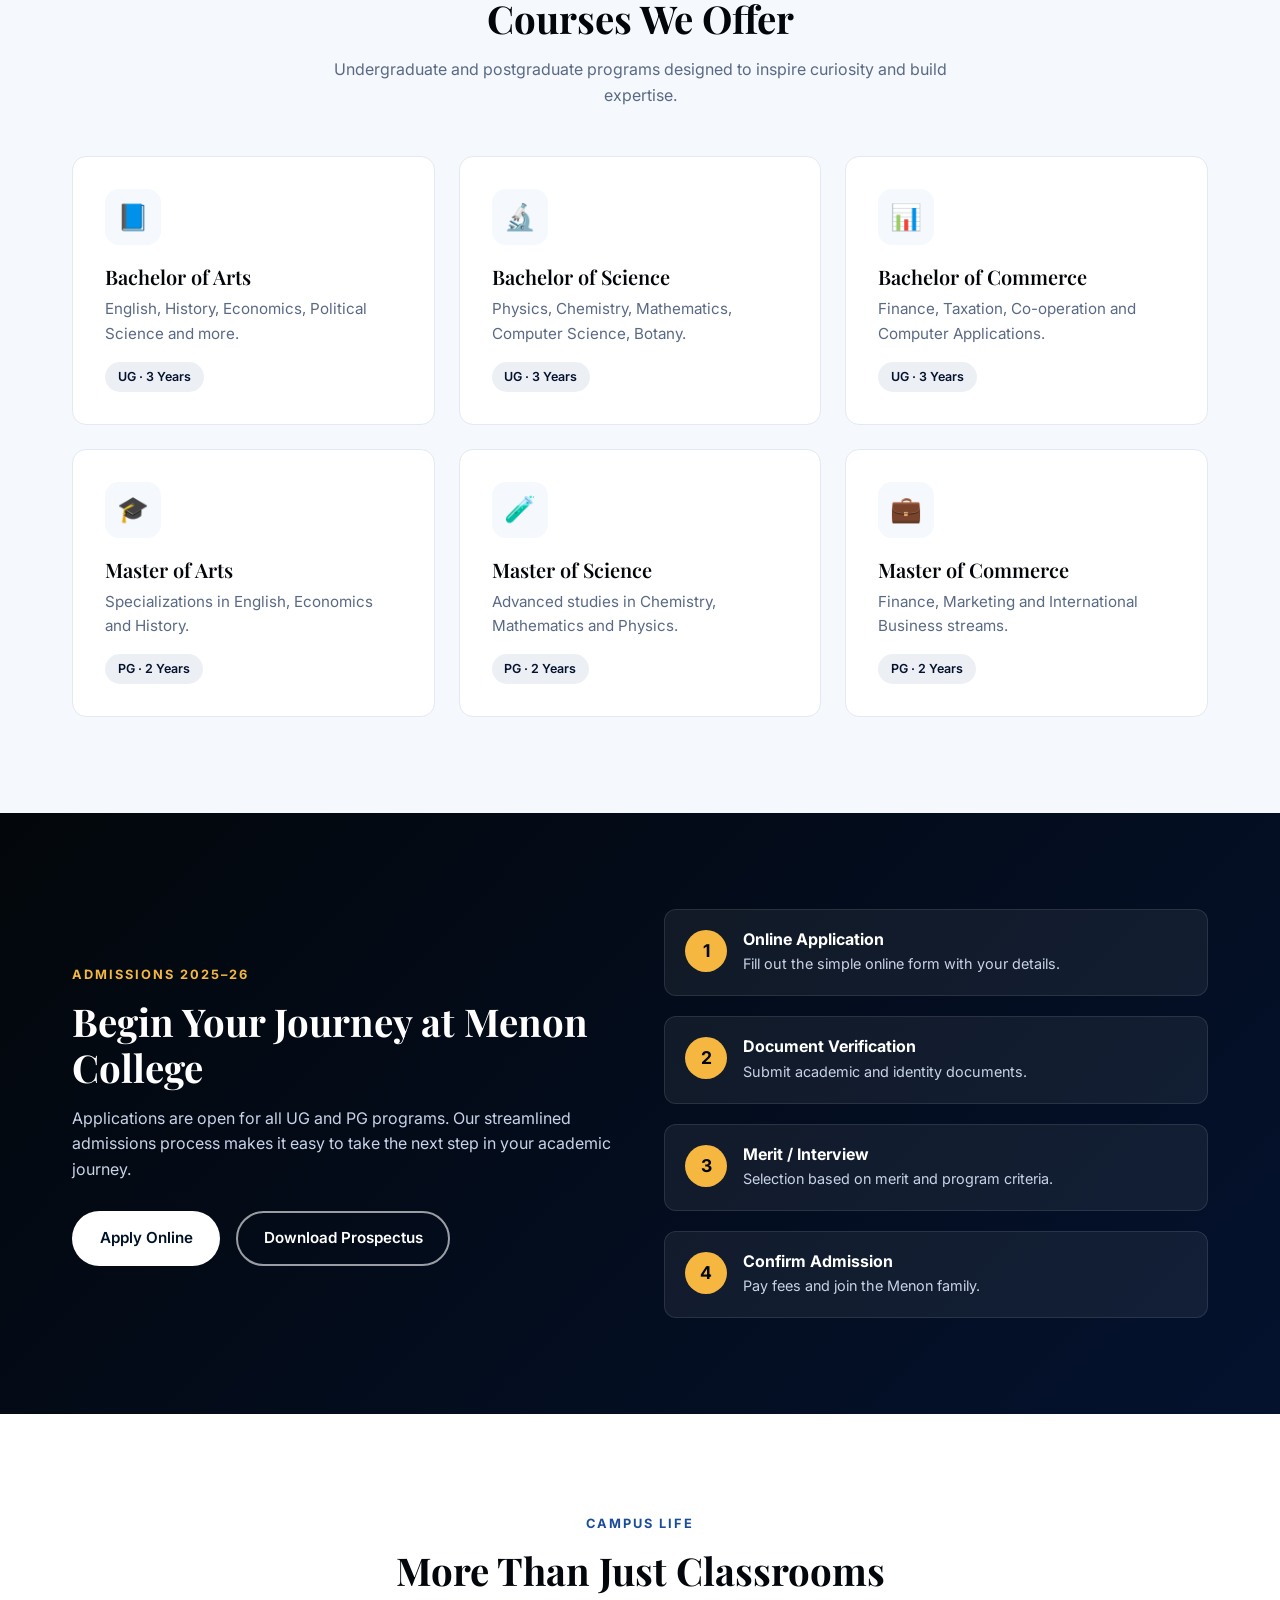
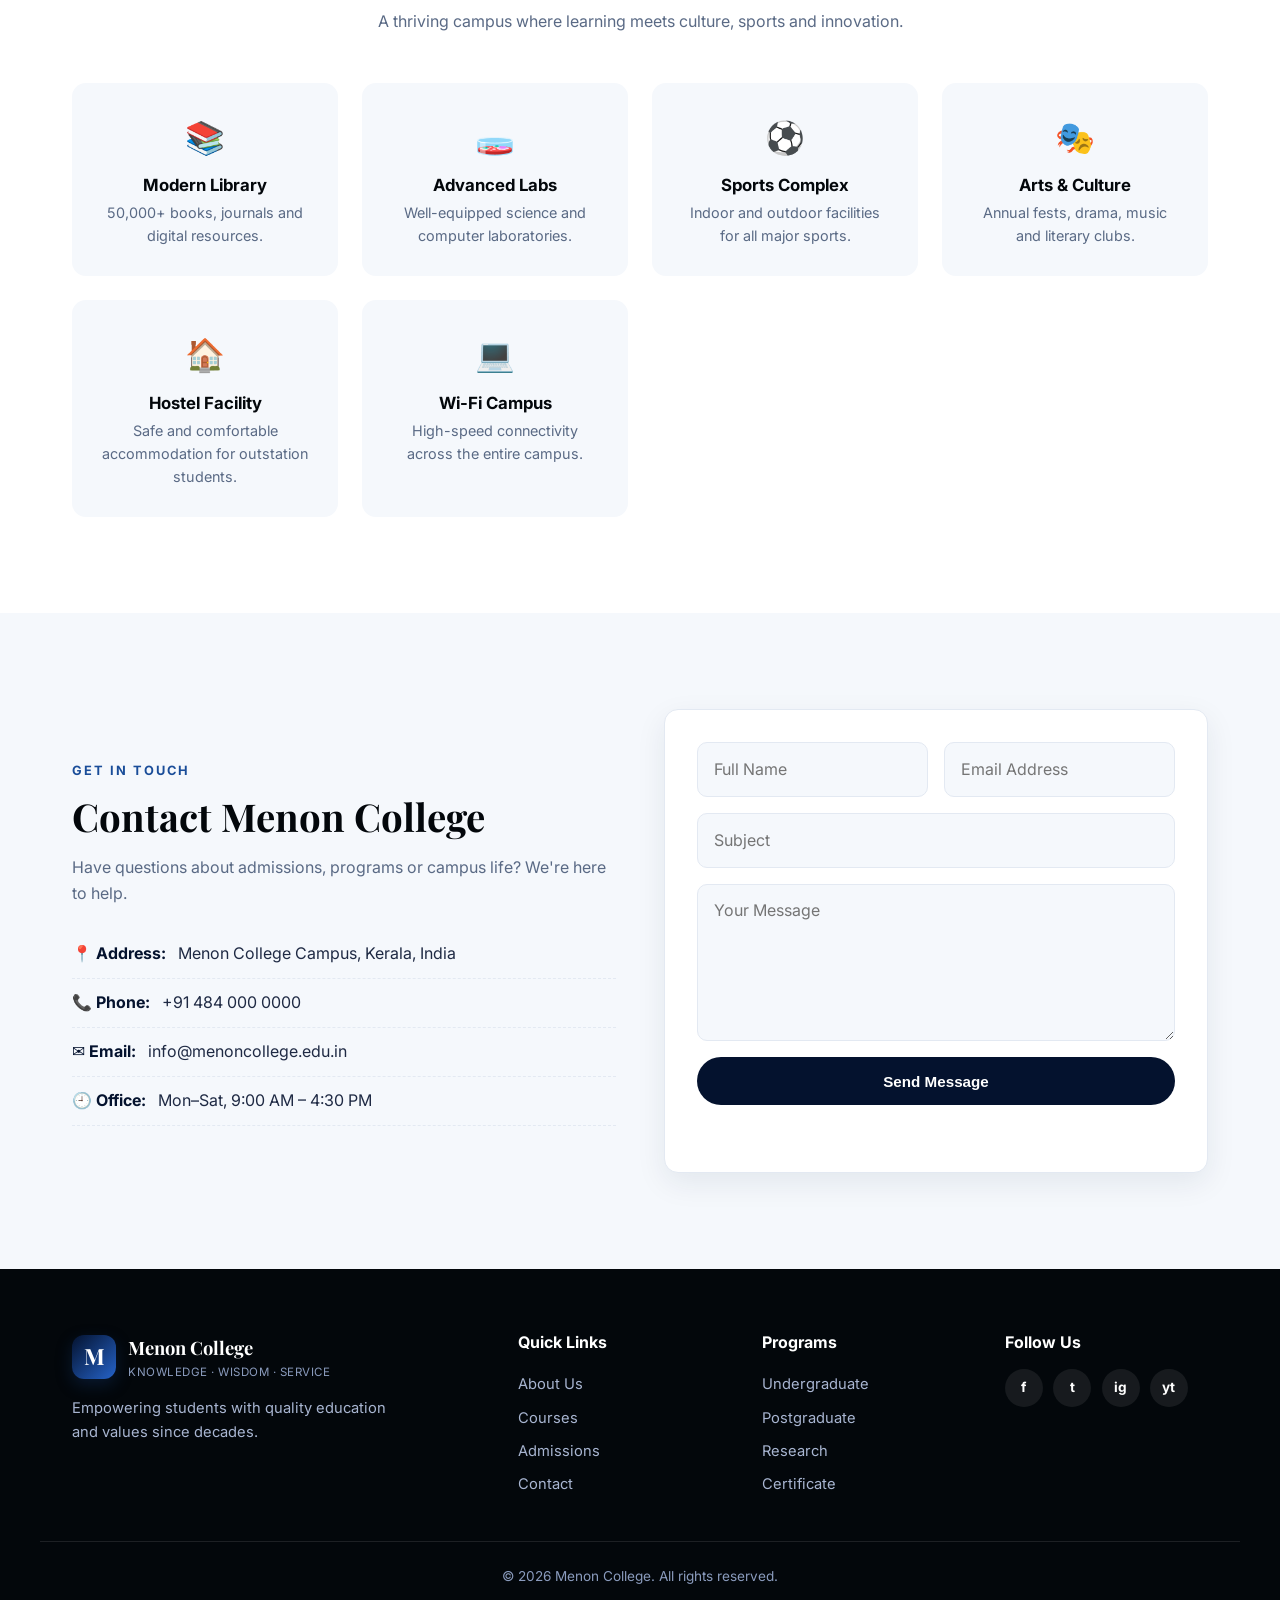
==== commit e593bb1c: "update 1" ====
--- a/index.html
+++ b/index.html
@@ -13,9 +13,9 @@
   <!-- Top bar -->
   <div class="topbar">
     <div class="container topbar-inner">
-      <span>📞 +91 484 000 0010</span>
+      <span>📞 02225668541</span>
       <span>✉️ info@menoncollege.edu.in</span>
-      <span class="hide-sm">Affiliated to University | NAAC Accredited</span>
+      <span class="hide-sm">Affiliated to University of Mumbai | NAAC Accredited</span>
     </div>
   </div>
 
@@ -24,10 +24,10 @@
     <div class="container nav-inner">
       <a href="#" class="brand">
         <div class="brand-mark">M</div>
-        <div>
-          <div class="brand-name">Menon College</div>
-          <div class="brand-tag">Knowledge · Wisdom · Service</div>
-        </div>
+        <!-- <div>
+          <div class="brand-name">V. K. Krishna Menon College</div>
+          <div class="brand-tag">Commerce, Economics, Science & Management</div>
+        </div> -->
       </a>
 
       <nav class="menu" id="menu">
@@ -39,7 +39,7 @@
         <a href="#contact">Contact</a>
       </nav>
 
-      <a href="#admissions" class="btn btn-primary nav-cta">Apply Now</a>
+      <!-- <a href="#admissions" class="btn btn-primary nav-cta">Apply Now</a> -->
       <button class="hamburger" id="hamburger" aria-label="Menu">
         <span></span><span></span><span></span>
       </button>
@@ -50,11 +50,10 @@
   <section class="hero" id="home">
     <div class="hero-overlay"></div>
     <div class="container hero-inner">
-      <span class="eyebrow">Admissions Open 2025–26</span>
-      <h1>Shaping Future Leaders Through<br/><span class="accent">Academic Excellence</span></h1>
+      <span class="eyebrow">Bhandup Educational Society’s</span>
+      <h1>V. K. Krishna Menon College of Commerce & Economic<br/><span class="accent">and Sharad Shankar Dighe College of Science and P.A. Menon College of Management</span></h1>
       <p>A premier institution committed to nurturing intellect, character and innovation across Arts, Science and Commerce disciplines.</p>
       <div class="hero-cta">
-        <a href="#admissions" class="btn btn-primary">Apply for Admission</a>
         <a href="#courses" class="btn btn-ghost">Explore Programs</a>
       </div>
 
--- a/styles.css
+++ b/styles.css
@@ -38,8 +38,12 @@
 a { color: inherit; text-decoration: none; }
 img { max-width: 100%; display: block; }
 
-.container { max-width: var(--max); margin: 0 auto; padding: 0 1.25rem; }
-
+.container {
+  width: 100%;
+  max-width: 1200px;
+  margin: 0 auto;
+  padding-inline: clamp(1rem, 4vw, 2rem);
+}
 /* ---------- Buttons ---------- */
 .btn {
   display: inline-flex; align-items: center; justify-content: center;
@@ -104,7 +108,7 @@
   position: relative; color: #fff;
   background:
     linear-gradient(135deg, rgba(10,37,64,0.92), rgba(20,58,114,0.85)),
-    url('https://images.unsplash.com/photo-1562774053-701939374585?auto=format&fit=crop&w=1600&q=80') center/cover no-repeat;
+    url('assets\\v-k-krishna-menon-college-bhandup-east-mumbai-colleges.avif') center/cover no-repeat;
   padding: 6rem 0 5rem;
   overflow: hidden;
 }
@@ -121,7 +125,7 @@
   font-size: 0.8rem; font-weight: 600; letter-spacing: 1px; text-transform: uppercase;
   margin-bottom: 1.25rem; border: 1px solid rgba(245,183,64,0.35);
 }
-.hero h1 { color: #fff; margin-bottom: 1.25rem; }
+.hero h1 { color: #fff; margin-bottom: 1.25rem; font-size: 2rem; line-height: 1.3;}
 .hero h1 .accent { color: var(--gold); }
 .hero p { color: #d6deec; font-size: 1.1rem; max-width: 640px; margin-bottom: 2rem; }
 .hero-cta { display: flex; gap: 1rem; flex-wrap: wrap; }
@@ -135,7 +139,7 @@
 .hero-stats span { font-size: 0.85rem; color: #b9c4dd; }
 
 /* ---------- Sections ---------- */
-.section { padding: 5rem 0; }
+.section { padding: clamp(4rem, 8vw, 6rem) 0; }
 .section-alt { background: var(--bg-alt); }
 .section-head { text-align: center; max-width: 680px; margin: 0 auto 3rem; }
 .kicker {
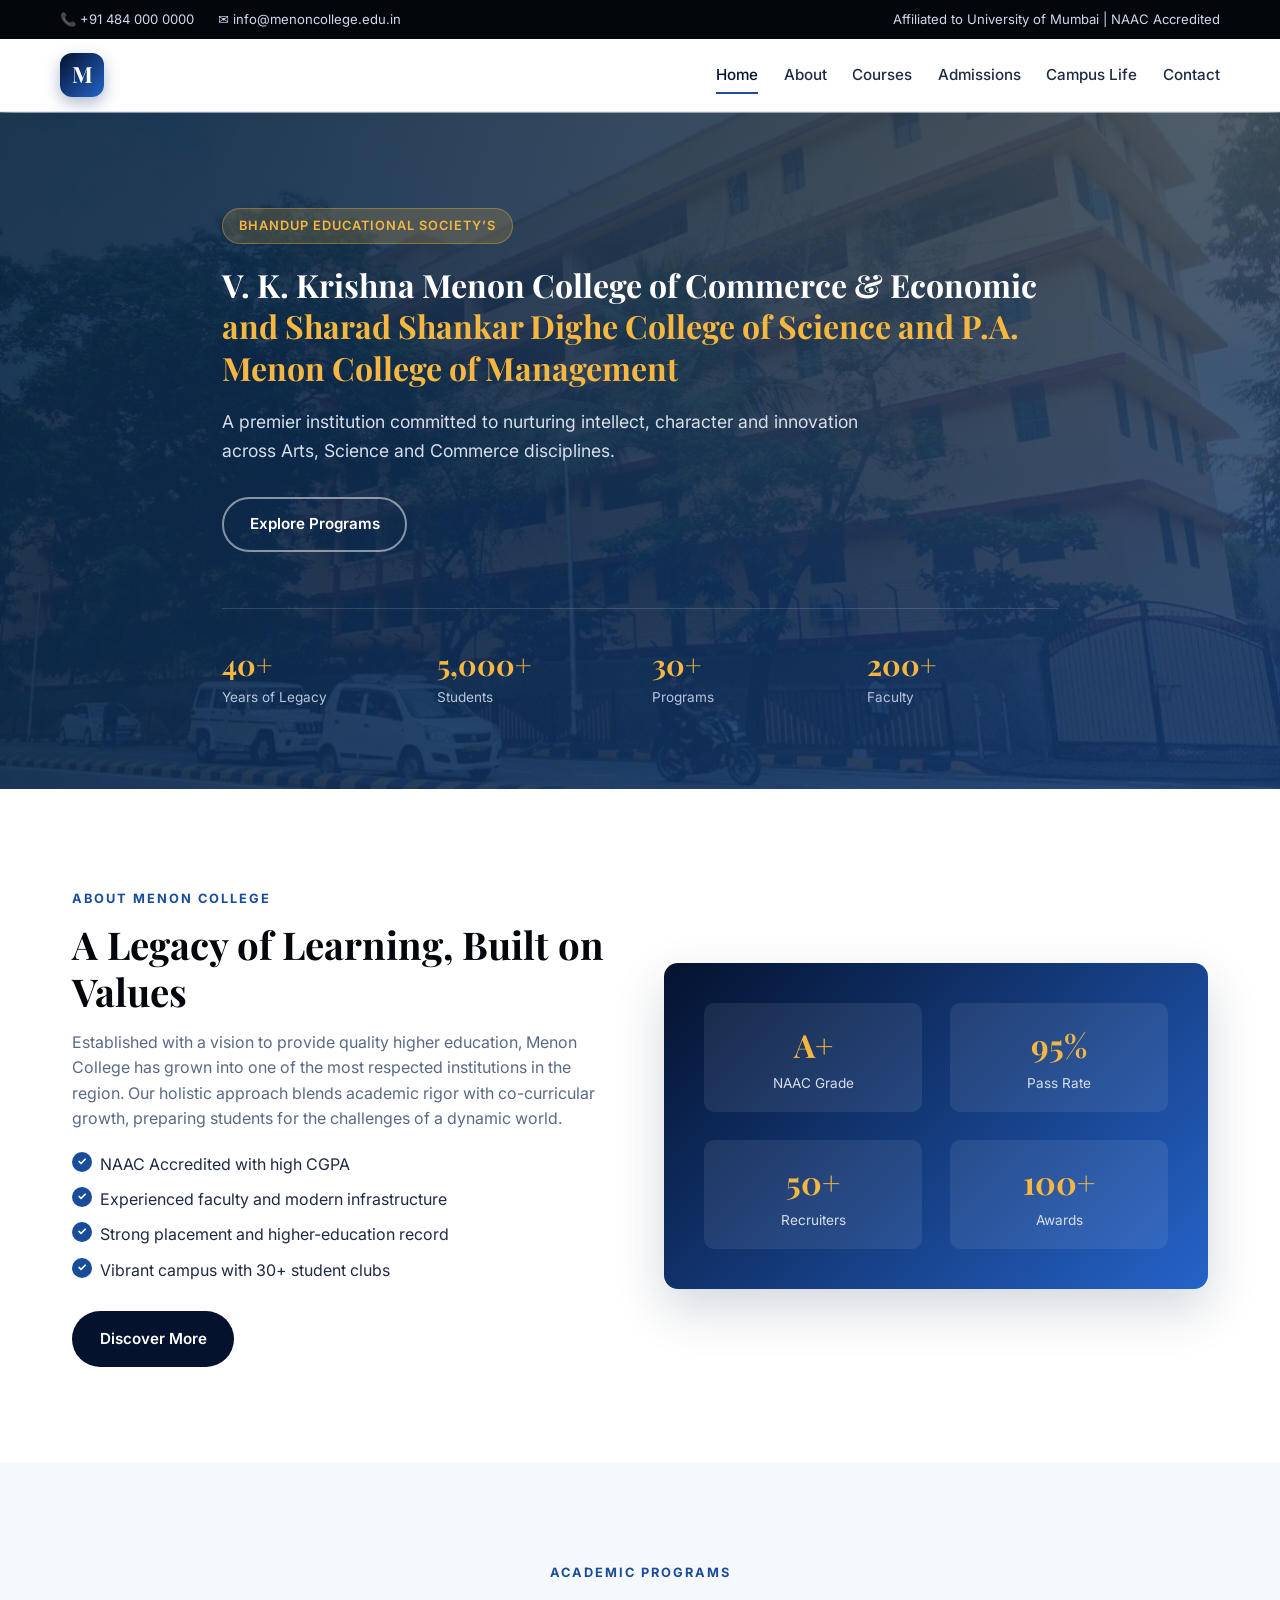
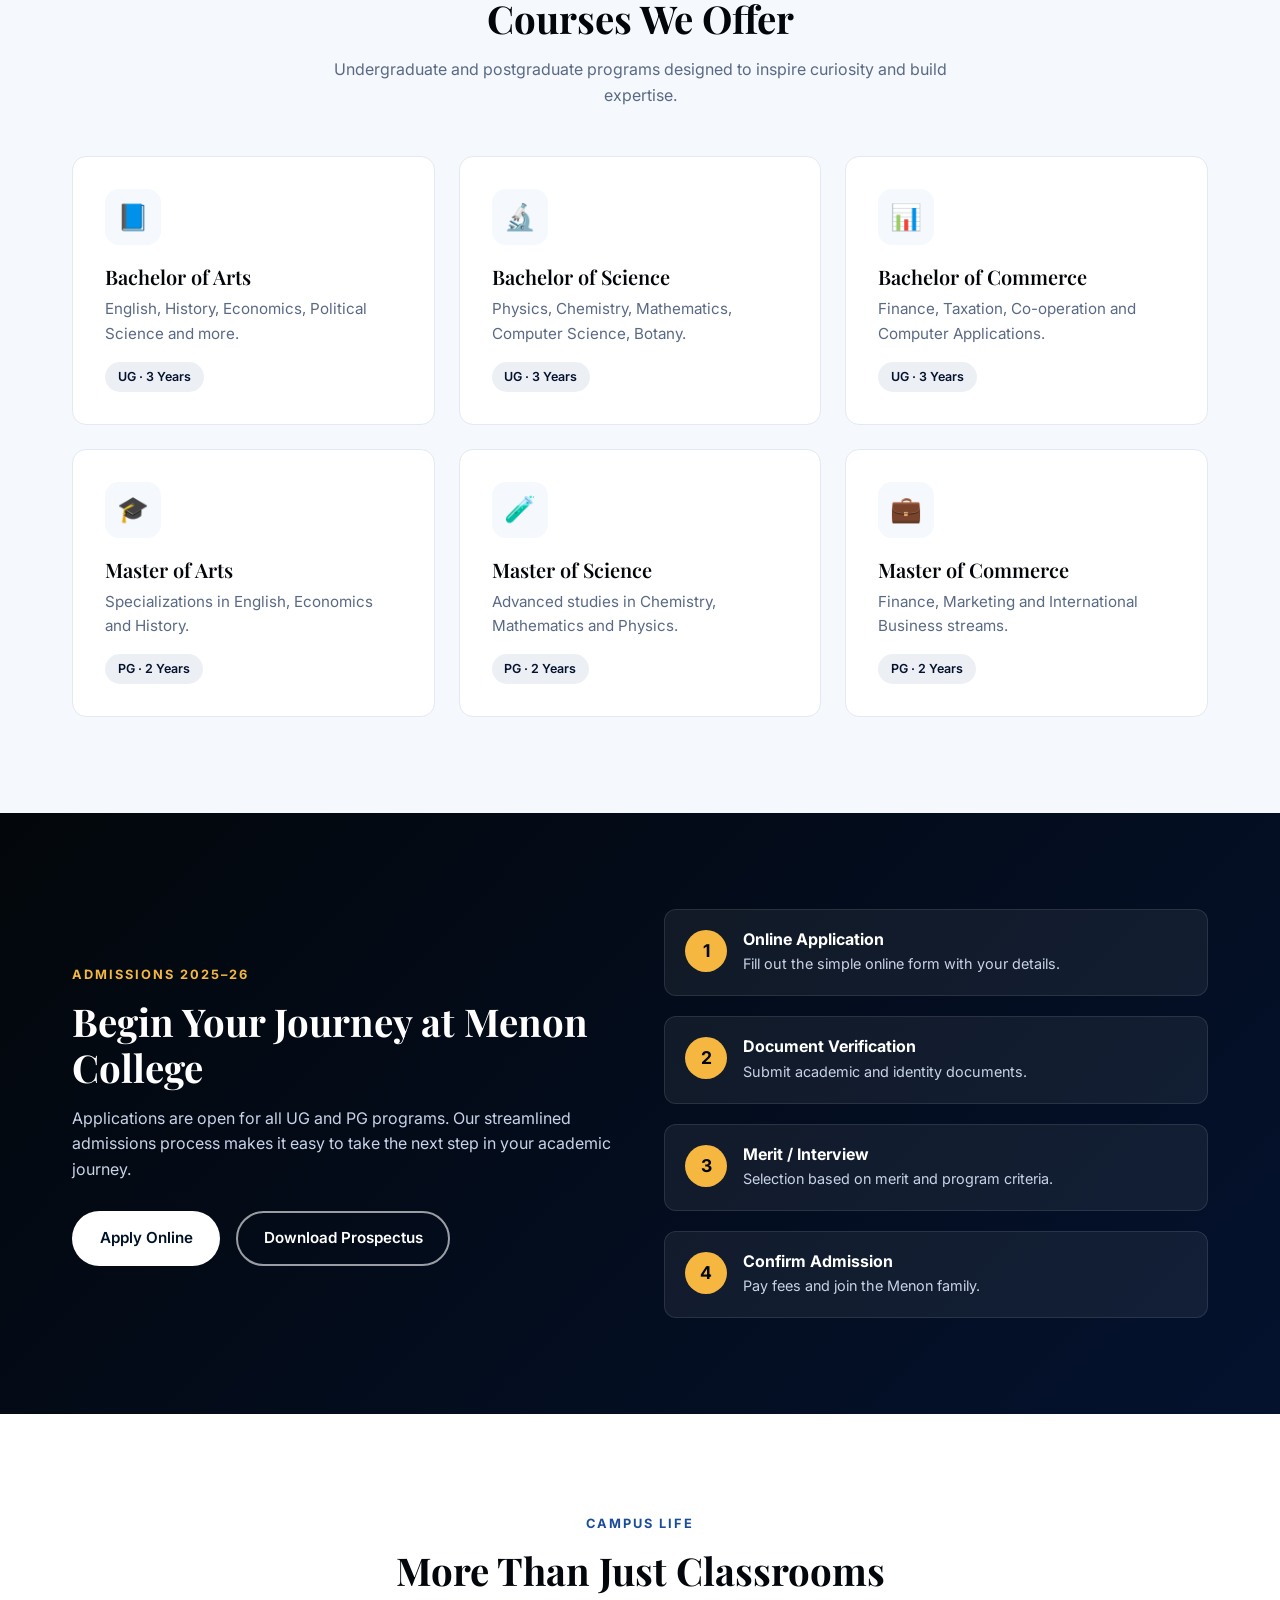
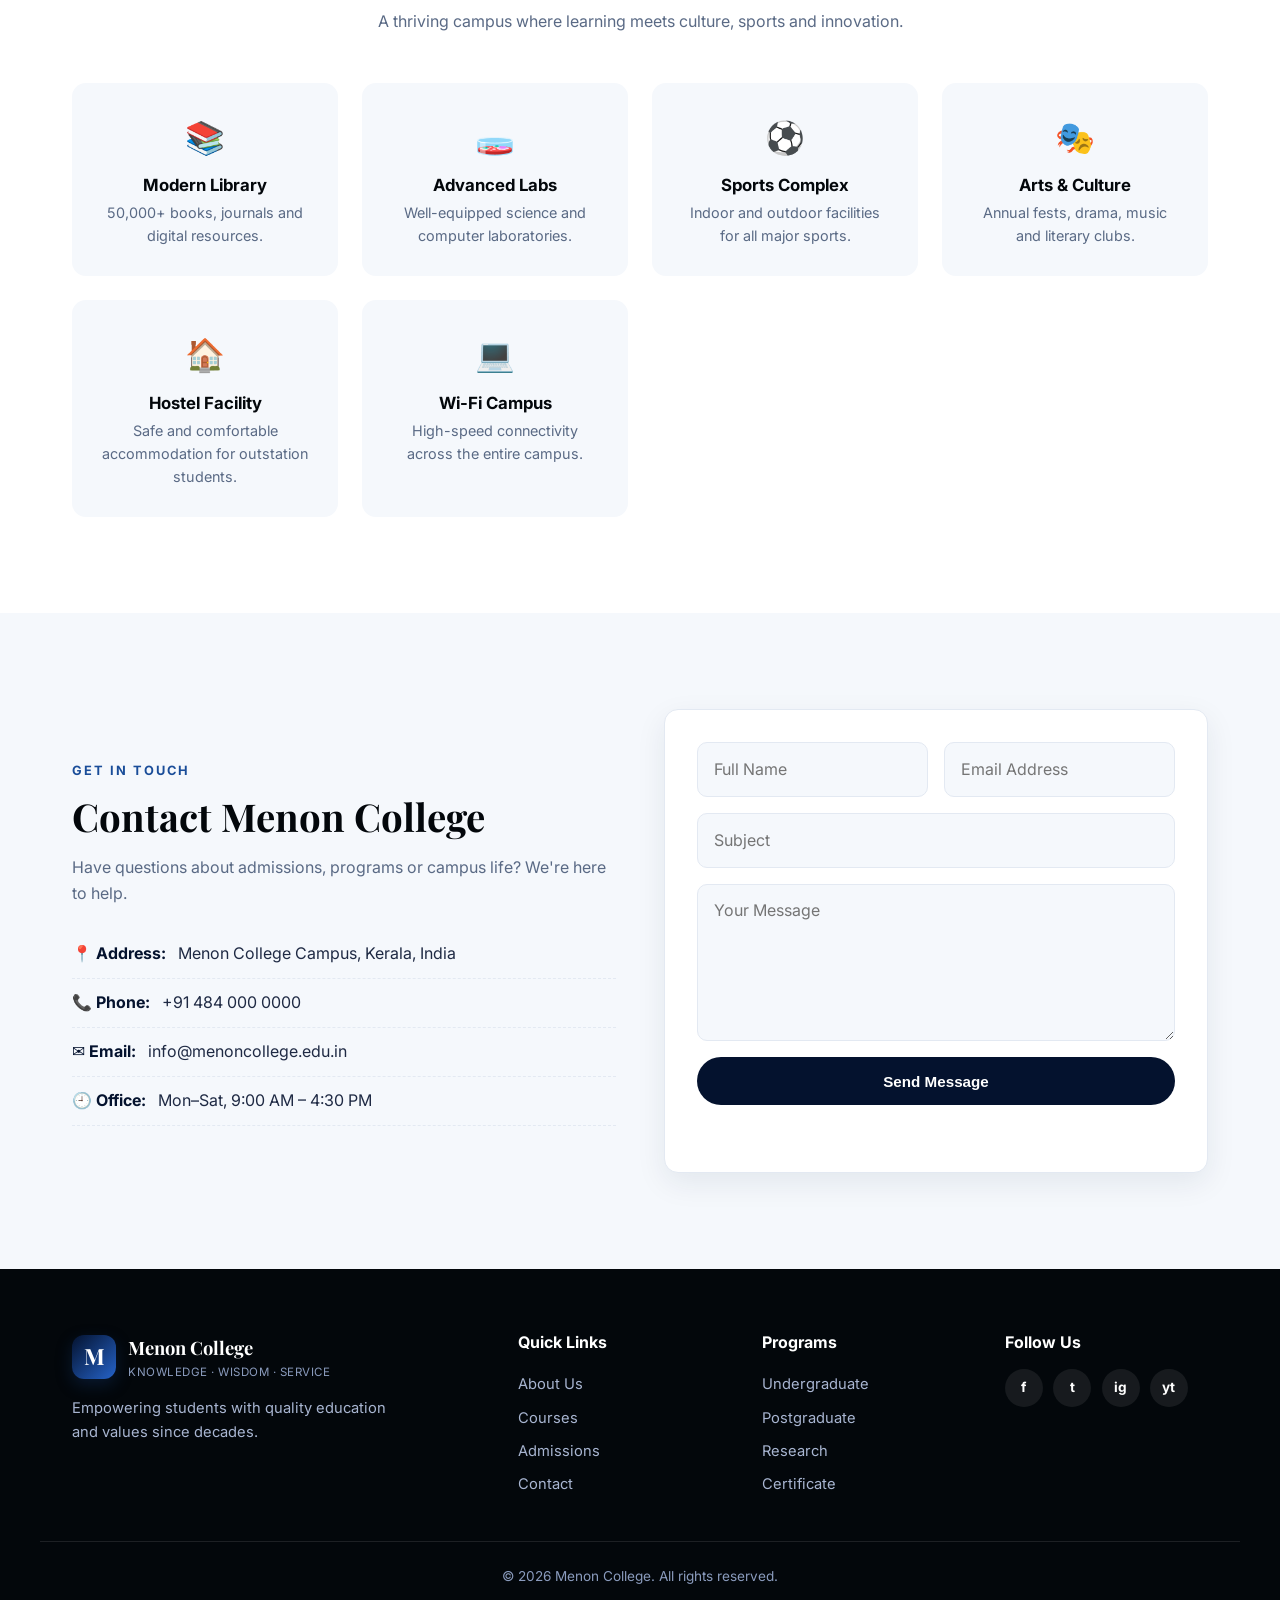
==== commit 51dad25f: "Merge branch 'main' of https://github.com/PritamKaranjkar7/menoncollege" ====
--- a/index.html
+++ b/index.html
@@ -13,7 +13,7 @@
   <!-- Top bar -->
   <div class="topbar">
     <div class="container topbar-inner">
-      <span>📞 02225668541</span>
+      <span>📞 +91 484 000 0000</span>
       <span>✉️ info@menoncollege.edu.in</span>
       <span class="hide-sm">Affiliated to University of Mumbai | NAAC Accredited</span>
     </div>
